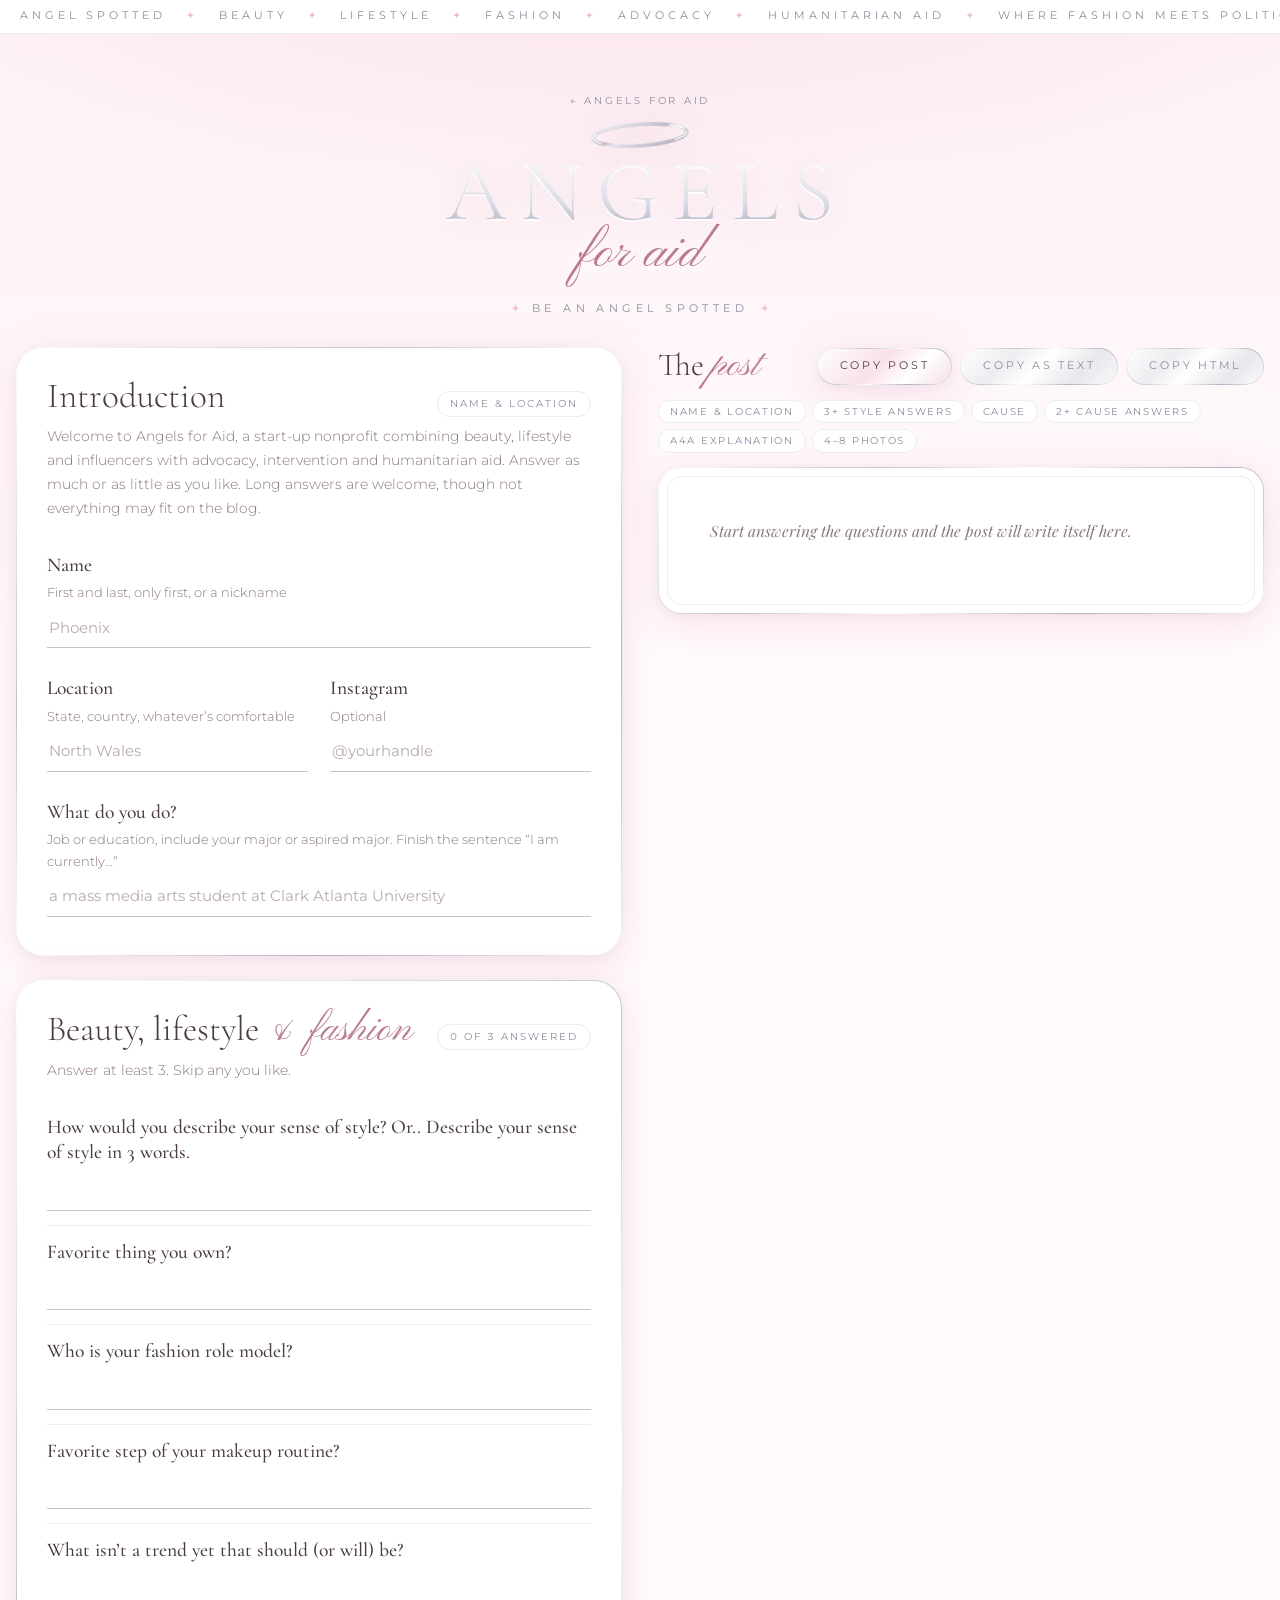
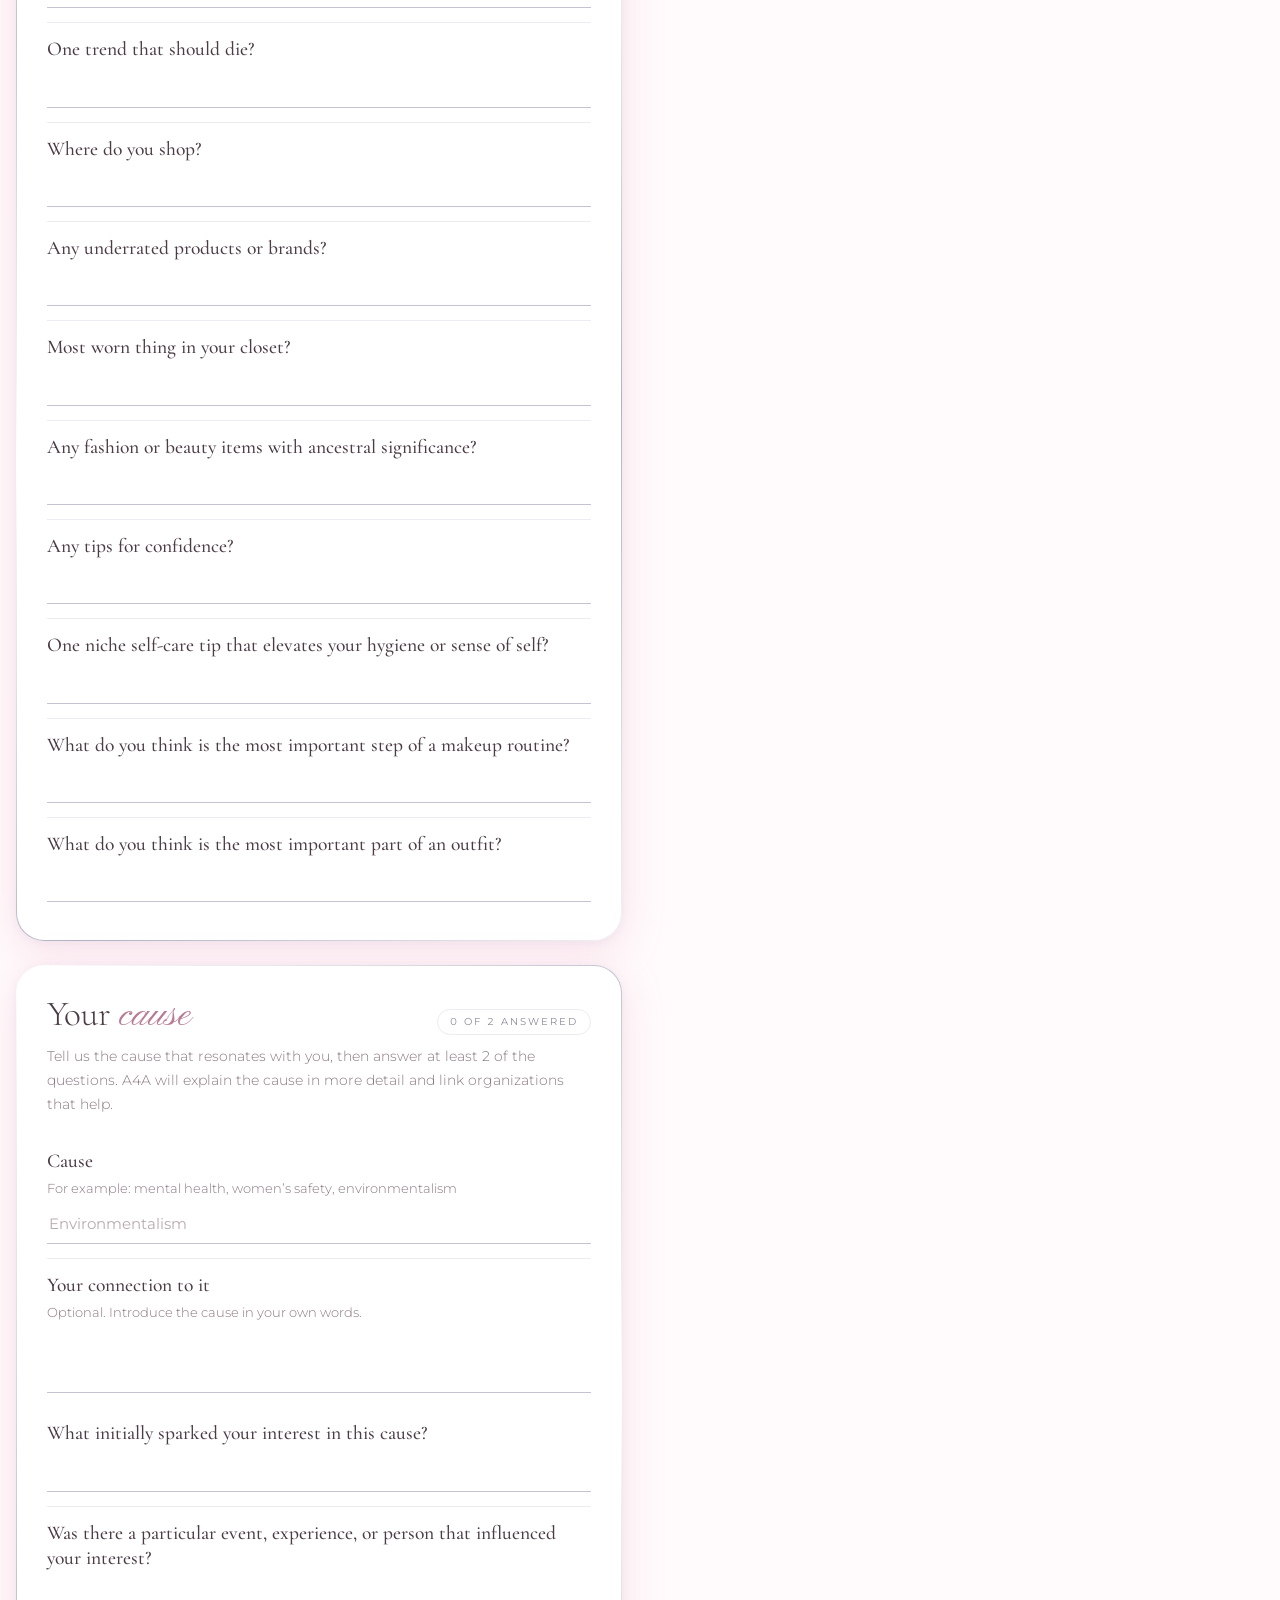
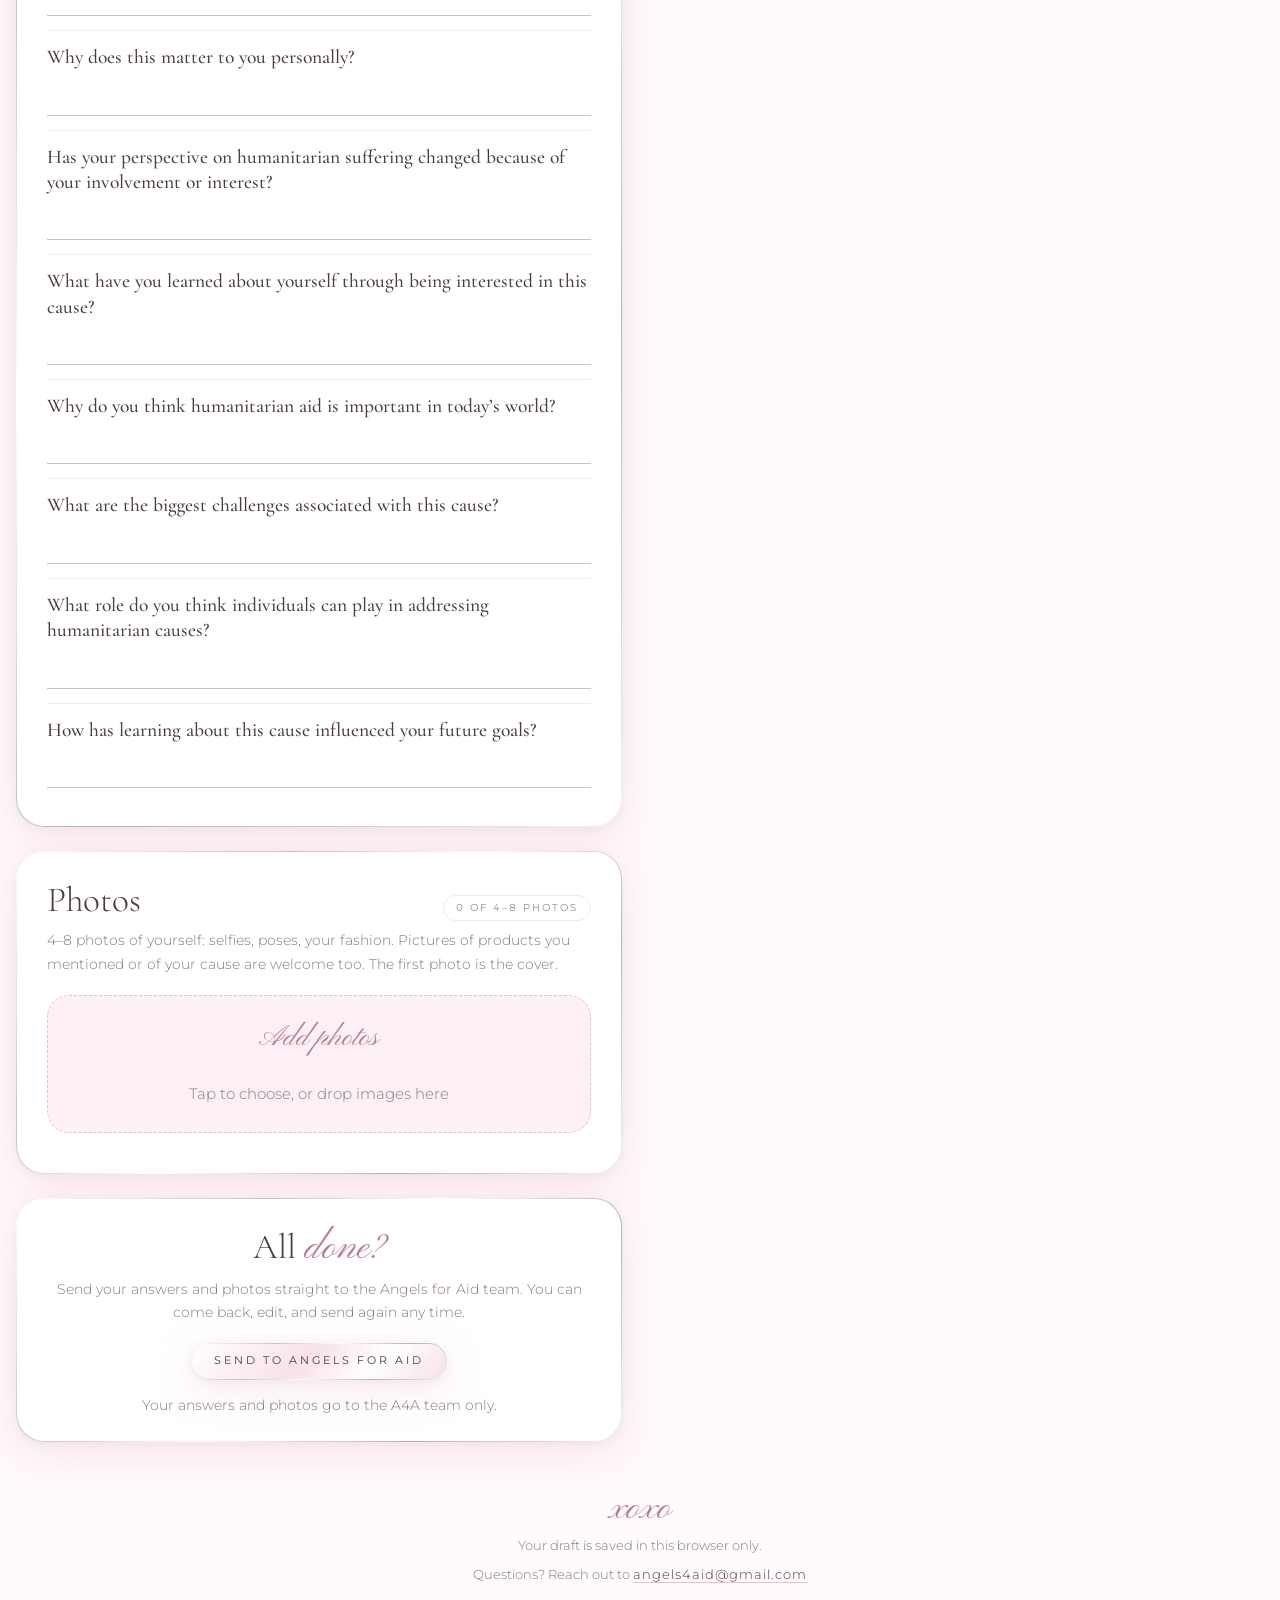
==== spotted.html @ 5ed281ac "Update spotted.html" ====
<!doctype html>
<html lang="en">
<head>
<meta charset="utf-8">
<meta name="viewport" content="width=device-width, initial-scale=1, viewport-fit=cover">
<title>Angel Spotted · Angels for Aid</title>
<meta name="description" content="Be featured on the Angels for Aid blog. Answer a few questions about your style and the cause close to your heart.">
<link rel="icon" href="data:image/svg+xml,<svg xmlns='http://www.w3.org/2000/svg' viewBox='0 0 100 100'><text y='.9em' font-size='90'>🪽</text></svg>">
<link rel="preconnect" href="https://fonts.googleapis.com">
<link rel="preconnect" href="https://fonts.gstatic.com" crossorigin>
<link rel="stylesheet" href="https://fonts.googleapis.com/css2?family=Cormorant+Garamond:ital,wght@0,300;0,400;0,500;1,300;1,400&family=Montserrat:wght@300;400;500&family=Pinyon+Script&family=Playfair+Display:wght@400;600;700&display=swap">
<style>
/* Layout: questions in silver-rimmed pearl cards on the left, the finished blog post on a sheet on the right (stacked with a toggle on phones).
   Palette and type follow the Angels for Aid site: pearl, blush, rose, metallic silver; Cormorant + Pinyon Script + Montserrat.
   The brand is a single light look, so this page commits to it in every viewer theme. */
:root {
  color-scheme: light;
  --white: #ffffff;
  --pearl: #fffafc;
  --blush: #fdf1f5;
  --petal: #f9e1ea;
  --rose: #ecbfcf;
  --rose-deep: #b97b93;
  --silver-light: #ececf2;
  --silver: #c4c4d0;
  --silver-dark: #8c8c9e;
  --ink: #4b3b45;
  --muted: #8a7680;
  --metal: linear-gradient(180deg, #ffffff 0%, #dcdce6 28%, #9d9db0 50%, #eeeef4 62%, #b4b4c4 82%, #e6e6ee 100%);
  --silver-border: linear-gradient(135deg, #ffffff, #c4c4d0 30%, #ffffff 50%, #b2b2c2 75%, #f2f2f6);
  --glow: 0 10px 40px rgba(233, 170, 195, .28), 0 2px 8px rgba(160, 160, 180, .12);

  --display: "Cormorant Garamond", "Cormorant", "Didot", Georgia, serif;
  --script: "Pinyon Script", "Snell Roundhand", "Apple Chancery", cursive;
  --sans: "Montserrat", "Helvetica Neue", system-ui, sans-serif;
  --f-post: "Playfair Display", Georgia, "Times New Roman", serif;
}

* { box-sizing: border-box; }
html, body { margin: 0; }
img { max-width: 100%; }
[hidden] { display: none !important; }
body {
  background:
    radial-gradient(70rem 30rem at 50% -8rem, var(--petal), transparent 70%),
    linear-gradient(180deg, var(--blush), var(--pearl) 40rem) var(--pearl);
  color: var(--ink);
  font: 300 15px/1.7 var(--sans);
  overflow-x: hidden;
  -webkit-font-smoothing: antialiased;
  padding-left: max(16px, env(safe-area-inset-left, 0px));
  padding-right: max(16px, env(safe-area-inset-right, 0px));
  padding-block: 0 64px;
}
::selection { background: var(--petal); color: var(--ink); }
button, input, textarea, select { font: inherit; color: inherit; }
:focus-visible { outline: 2px solid var(--rose); outline-offset: 2px; }
.rim { border: 1px solid transparent; background: linear-gradient(var(--white), var(--white)) padding-box, var(--silver-border) border-box; }

/* ---------- ticker + masthead ---------- */
.hp { position: absolute; left: -9999px; width: 1px; height: 1px; overflow: hidden; }
.home-link { display: inline-block; margin-bottom: 44px; font: 400 .62rem/1 var(--sans); letter-spacing: .28em; text-transform: uppercase; color: var(--silver-dark); text-decoration: none; }
.home-link:hover { color: var(--rose-deep); }
.ticker { margin-left: calc(-1 * max(16px, env(safe-area-inset-left, 0px))); margin-right: calc(-1 * max(16px, env(safe-area-inset-right, 0px))); overflow: hidden; white-space: nowrap; background: var(--white); border-bottom: 1px solid var(--silver-light); color: var(--silver-dark); font: 400 10.5px/1 var(--sans); letter-spacing: .38em; text-transform: uppercase; }
.ticker-track { display: inline-flex; animation: ticker 60s linear infinite; }
.ticker span { padding: 11px 20px; }
.ticker .star { color: var(--rose); padding-inline: 0; }
@keyframes ticker { to { transform: translateX(-50%); } }

.masthead { max-width: 1280px; margin: 0 auto; padding-block: 52px 30px; text-align: center; position: relative; }
.mh { position: relative; display: inline-block; line-height: 1; margin: 0; font-weight: 300; }
.mh-halo { position: absolute; left: 50%; top: -30px; width: 108px; height: 32px; transform: translateX(-50%) rotate(-4deg); filter: drop-shadow(0 0 8px #fff) drop-shadow(0 0 14px rgba(236,191,207,.8)); animation: bob 4.5s ease-in-out infinite; }
@keyframes bob { 50% { transform: translateX(-50%) rotate(-1deg) translateY(-6px); } }
.mh-word { display: block; font: 300 clamp(2.8rem, 9vw, 5.4rem)/1 var(--display); letter-spacing: .16em; padding-left: .16em; text-transform: uppercase; background: var(--metal); background-size: 100% 220%; -webkit-background-clip: text; background-clip: text; color: transparent; animation: sheen 6s ease-in-out infinite; filter: drop-shadow(0 2px 0 rgba(255,255,255,.9)) drop-shadow(0 6px 18px rgba(201,140,165,.35)); }
@keyframes sheen { 50% { background-position: 0 100%; } }
.mh-script { display: block; font: 400 clamp(2rem, 5.5vw, 3.4rem)/1 var(--script); color: var(--rose-deep); margin-top: -.18em; text-shadow: 0 0 20px #fff; }
.label { font: 400 .66rem/1.4 var(--sans); letter-spacing: .42em; text-transform: uppercase; color: var(--silver-dark); margin: 22px 0 0; }
.label::before, .label::after { content: "✦"; color: var(--rose); letter-spacing: 0; margin: 0 12px; }
.head-actions { display: flex; gap: 10px; flex-wrap: wrap; justify-content: center; margin-top: 24px; }

.btn { border: 1px solid transparent; background: linear-gradient(rgba(255,255,255,.7), rgba(255,255,255,.7)) padding-box, var(--silver-border) border-box; color: var(--silver-dark); border-radius: 999px; padding: 12px 22px; font: 400 .66rem/1 var(--sans); letter-spacing: .26em; text-transform: uppercase; cursor: pointer; transition: transform .25s, box-shadow .25s, color .2s; }
.btn:hover { transform: translateY(-1px); color: var(--rose-deep); box-shadow: 0 10px 26px rgba(233,170,195,.4); }
.btn.primary { color: var(--ink); background: linear-gradient(135deg, #fff 0%, var(--petal) 45%, #fff 70%, var(--rose) 130%) padding-box, var(--silver-border) border-box; box-shadow: var(--glow); }
.btn.danger-armed { color: var(--rose-deep); background: linear-gradient(var(--petal), var(--petal)) padding-box, var(--silver-border) border-box; }

.banner { max-width: 1280px; margin: 0 auto 24px; padding: 14px 22px; border-radius: 999px; background: linear-gradient(rgba(255,255,255,.85), rgba(255,255,255,.85)) padding-box, var(--silver-border) border-box; border: 1px solid transparent; box-shadow: var(--glow); font-size: .88rem; display: flex; flex-wrap: wrap; gap: 8px 16px; align-items: center; justify-content: space-between; }
.banner strong { font: 400 1.5rem/1 var(--script); color: var(--rose-deep); margin-right: 4px; }

/* ---------- mobile toggle ---------- */
.viewtoggle { display: none; position: sticky; top: env(safe-area-inset-top, 0px); z-index: 5; margin: 0 auto 18px; max-width: 420px; border-radius: 999px; padding: 4px; box-shadow: var(--glow); }
.viewtoggle button { flex: 1; border: 0; background: transparent; padding: 10px 0; border-radius: 999px; font: 400 .66rem/1 var(--sans); letter-spacing: .26em; text-transform: uppercase; color: var(--silver-dark); cursor: pointer; }
.viewtoggle button[aria-pressed="true"] { background: linear-gradient(135deg, #fff, var(--petal) 50%, var(--rose)); color: var(--ink); }

/* ---------- layout ---------- */
.layout { max-width: 1280px; margin: 0 auto; display: grid; grid-template-columns: minmax(0, 1fr) minmax(0, 1fr); gap: 36px; align-items: start; }
.form-col { display: grid; gap: 24px; min-width: 0; }
.preview-col { position: sticky; top: 20px; min-width: 0; display: grid; gap: 14px; }

/* ---------- form cards ---------- */
.card { border-radius: 28px; padding: 30px 30px 24px; box-shadow: var(--glow); }
.card-head { display: flex; flex-wrap: wrap; gap: 8px 12px; align-items: baseline; justify-content: space-between; margin-bottom: 4px; }
.card h2 { font: 300 2.2rem/1.05 var(--display); margin: 0; text-wrap: balance; }
.card h2 em { font: 400 1.15em/1 var(--script); font-style: normal; color: var(--rose-deep); }
.card .hint { color: var(--muted); font-size: .88rem; margin: 8px 0 18px; max-width: 60ch; }
.team-card { background: linear-gradient(var(--blush), var(--blush)) padding-box, var(--silver-border) border-box; }
.eyebrow { font: 400 .62rem/1 var(--sans); letter-spacing: .38em; text-transform: uppercase; color: var(--rose-deep); }
.eyebrow::before { content: "✦"; color: var(--rose); letter-spacing: 0; margin-right: 10px; }

.chip { font: 400 .62rem/1 var(--sans); letter-spacing: .2em; text-transform: uppercase; padding: 7px 12px; border-radius: 999px; border: 1px solid var(--silver-light); color: var(--silver-dark); background: var(--white); white-space: nowrap; font-variant-numeric: tabular-nums; }
.chip.done { border-color: transparent; background: var(--petal); color: var(--rose-deep); }

.field { display: grid; gap: 4px; padding-block: 14px; }
.field + .field { border-top: 1px solid var(--silver-light); }
.field label, .field .label-t { font: 500 1.22rem/1.3 var(--display); color: var(--ink); }
.field .sub { font-size: .8rem; color: var(--muted); }
.field input[type=text], .field textarea, .field select {
  width: 100%; border: 0; border-bottom: 1px solid var(--silver); background: transparent;
  padding: 8px 2px; border-radius: 0; resize: none; line-height: 1.55; font-weight: 400; transition: border-color .15s;
}
.field ::placeholder { color: #b9aab1; }
.field select { border: 1px solid var(--silver-light); border-radius: 14px; padding: 9px 12px; background: var(--white); }
.field textarea { min-height: 2.6em; overflow: hidden; }
.field input[type=text]:focus, .field textarea:focus { outline: none; border-bottom: 2px solid var(--rose); padding-bottom: 7px; }
.field.answered > label::after { content: "✦"; color: var(--rose); font-size: .7em; margin-left: 8px; vertical-align: middle; }
.row2 { display: grid; grid-template-columns: 1fr 1fr; gap: 0 22px; }
.row2 .field + .field { border-top: 0; }

/* photos */
.drop { display: block; border: 1.5px dashed var(--rose); border-radius: 22px; padding: 26px; text-align: center; color: var(--muted); cursor: pointer; background: var(--blush); transition: background .15s; }
.drop:hover, .drop.over { background: var(--petal); }
.drop strong { display: block; font: 400 1.9rem/1.1 var(--script); color: var(--rose-deep); font-weight: 400; }
.thumbs { display: grid; grid-template-columns: repeat(auto-fill, minmax(100px, 1fr)); gap: 12px; margin-top: 16px; }
.thumb { position: relative; aspect-ratio: 4/5; max-width: 100%; padding: 4px; border-radius: 80px 80px 14px 14px; background: var(--silver-border); box-shadow: var(--glow); }
.thumb img { width: 100%; height: 100%; object-fit: cover; display: block; border-radius: 76px 76px 10px 10px; }
.thumb .tag { position: absolute; left: 50%; bottom: 40px; transform: translateX(-50%); font: 400 .56rem/1 var(--sans); letter-spacing: .24em; text-transform: uppercase; background: var(--white); color: var(--rose-deep); padding: 5px 9px; border-radius: 999px; }
.thumb .ctrls { position: absolute; inset: auto 8px 8px 8px; display: flex; gap: 4px; justify-content: space-between; }
.thumb .ctrls button { border: 0; background: var(--white); color: var(--ink); border-radius: 999px; width: 28px; height: 28px; cursor: pointer; font-size: .95rem; line-height: 1; }

/* ---------- preview ---------- */
.preview-bar { display: flex; flex-wrap: wrap; gap: 10px; align-items: center; justify-content: space-between; }
.preview-bar h2 { font: 300 2rem/1 var(--display); margin: 0; }
.preview-bar h2 em { font: 400 1.2em/1 var(--script); font-style: normal; color: var(--rose-deep); }
.copy-row { display: flex; flex-wrap: wrap; gap: 8px; }
.checklist { display: flex; flex-wrap: wrap; gap: 6px; margin: 0; padding: 0; list-style: none; }
.checklist li { font: 400 .6rem/1 var(--sans); letter-spacing: .18em; text-transform: uppercase; padding: 6px 11px; border-radius: 999px; border: 1px solid var(--silver-light); background: var(--white); color: var(--silver-dark); }
.checklist li.ok { border-color: transparent; background: var(--petal); color: var(--rose-deep); }
.checklist li.ok::before { content: "✦ "; }

.sheet { border-radius: 24px; box-shadow: var(--glow), inset 0 0 0 8px #fff, inset 0 0 0 9px var(--silver-light); padding: clamp(26px, 4vw, 52px); max-height: calc(100vh - 180px); overflow-y: auto; }

/* the post itself — matches the A4A blog style */
.post { font-family: var(--f-post); color: var(--ink); font-size: 15.5px; line-height: 1.6; max-width: 62ch; margin: 0 auto; }
.post h1 { font-size: clamp(1.45rem, 2.6vw, 1.9rem); line-height: 1.3; font-weight: 700; margin: 0 0 22px; text-wrap: balance; }
.post p { margin: 0 0 18px; }
.post .qa { margin: 0 0 20px; }
.post .qa h3 { font-size: 1em; font-weight: 700; margin: 0 0 2px; }
.post .qa p { margin: 0; }
.post h2 { font-size: 1.08em; font-weight: 700; margin: 34px 0 14px; }
.post h4 { font-size: 1em; font-weight: 700; margin: 0 0 6px; }
.post .explain { font-weight: 700; }
.post a { color: var(--rose-deep); }
.post .photos { display: grid; grid-template-columns: repeat(2, minmax(0,1fr)); gap: 10px; margin: 26px 0; }
.post .photos img { width: 100%; aspect-ratio: 4/5; object-fit: cover; border-radius: 4px; display: block; }
.post .cover { margin: 4px 0 26px; }
.post .cover img { width: 100%; max-height: 520px; object-fit: cover; border-radius: 4px; display: block; }
.post ul { padding-left: 1.2em; margin: 0 0 18px; }
.post .empty { color: var(--muted); font-style: italic; }

.toast { position: fixed; left: 50%; bottom: calc(24px + env(safe-area-inset-bottom, 0px)); transform: translate(-50%, 20px); opacity: 0; background: var(--white); color: var(--ink); border: 1px solid var(--rose); box-shadow: var(--glow); padding: 11px 22px; border-radius: 999px; font-size: .85rem; transition: opacity .2s, transform .2s; pointer-events: none; z-index: 20; max-width: calc(100% - 32px); text-align: center; }
.toast.show { opacity: 1; transform: translate(-50%, 0); }

.codebox { width: 100%; min-height: 160px; font: 12px/1.4 ui-monospace, Menlo, monospace; border: 1px solid var(--silver-light); border-radius: 14px; padding: 10px; background: var(--white); }

footer.note { max-width: 1280px; margin: 48px auto 0; text-align: center; display: grid; gap: 6px; justify-items: center; }
footer.note .xoxo { font: 400 2.4rem/1 var(--script); color: var(--rose-deep); }
footer.note p { margin: 0; color: var(--muted); font-size: .82rem; }
footer.note .addr { user-select: all; color: var(--ink); border-bottom: 1px solid var(--rose); letter-spacing: .08em; }


/* ---------- send + inbox ---------- */
.send-card { text-align: center; }
.send-card .card-head { justify-content: center; }
.send-card .hint { margin-inline: auto; }
.send-status { font-size: .85rem; color: var(--muted); margin: 14px auto 0; max-width: 52ch; }
.send-status.ok { color: var(--rose-deep); }
.btn:disabled { opacity: .5; cursor: default; transform: none; box-shadow: none; }
.btn .count { display: inline-block; min-width: 1.7em; margin-left: 8px; padding: 3px 6px; border-radius: 999px; background: var(--rose-deep); color: var(--white); letter-spacing: 0; font-variant-numeric: tabular-nums; }

.inbox { max-width: 1080px; margin: 0 auto; }
.inbox-head { display: flex; flex-wrap: wrap; gap: 12px 20px; align-items: end; justify-content: space-between; margin-bottom: 22px; }
.inbox-head h2 { font: 300 clamp(2.4rem, 5vw, 3.4rem)/1 var(--display); margin: 0; }
.inbox-head h2 em { font: 400 1.15em/1 var(--script); font-style: normal; color: var(--rose-deep); }
.filters { display: flex; gap: 6px; flex-wrap: wrap; }
.filters button { border: 1px solid var(--silver-light); background: var(--white); color: var(--silver-dark); border-radius: 999px; padding: 8px 14px; font: 400 .62rem/1 var(--sans); letter-spacing: .22em; text-transform: uppercase; cursor: pointer; }
.filters button[aria-pressed="true"] { background: var(--petal); border-color: transparent; color: var(--rose-deep); }
.subs { display: grid; grid-template-columns: repeat(auto-fill, minmax(min(100%, 300px), 1fr)); gap: 20px; }
.sub-card { border-radius: 26px; padding: 18px 20px 18px; box-shadow: var(--glow); display: grid; grid-template-columns: 64px minmax(0,1fr); gap: 6px 16px; align-items: start; }
.sub-pic { grid-row: span 2; width: 64px; height: 80px; border-radius: 40px 40px 10px 10px; object-fit: cover; background: radial-gradient(circle at 50% 30%, #fff, var(--petal) 70%); display: grid; place-items: center; font: 300 1.6rem/1 var(--display); color: var(--rose-deep); }
.sub-name { font: 400 1.6rem/1.1 var(--display); margin: 0; overflow-wrap: anywhere; }
.sub-meta { font-size: .8rem; color: var(--muted); margin: 2px 0 0; overflow-wrap: anywhere; }
.sub-stats { grid-column: 2; display: flex; flex-wrap: wrap; gap: 6px; align-items: center; }
.sub-actions { grid-column: 1 / -1; display: flex; flex-wrap: wrap; gap: 8px; margin-top: 10px; padding-top: 12px; border-top: 1px solid var(--silver-light); }
.sub-actions .btn { padding: 10px 14px; font-size: .58rem; }
.chip.new { background: var(--rose-deep); color: var(--white); border-color: transparent; }
.empty-inbox { text-align: center; padding: 56px 24px; border-radius: 28px; box-shadow: var(--glow); }
.empty-inbox .script { font: 400 2.6rem/1 var(--script); color: var(--rose-deep); margin: 0 0 8px; }
.empty-inbox p { margin: 0 auto; max-width: 46ch; color: var(--muted); }

@media (max-width: 900px) {
  .layout { grid-template-columns: minmax(0,1fr); }
  .viewtoggle { display: flex; }
  .preview-col { position: static; }
  .sheet { max-height: none; }
  .layout[data-view="form"] .preview-col { display: none; }
  .layout[data-view="post"] .form-col { display: none; }
}
@media (max-width: 520px) {
  .row2 { grid-template-columns: 1fr; }
  .row2 .field + .field { border-top: 1px solid var(--silver-light); }
  .card { padding: 24px 20px 18px; border-radius: 24px; }
  .masthead { padding-block: 44px 22px; }
  .mh-word { letter-spacing: .1em; padding-left: .1em; }
  .banner { border-radius: 24px; }
}
@media (prefers-reduced-motion: reduce) { *, *::before, *::after { animation: none !important; transition: none !important; } }
</style>
</head>
<body>


<svg width="0" height="0" style="position:absolute" aria-hidden="true">
  <defs>
    <linearGradient id="silver" x1="0" y1="0" x2="1" y2="1">
      <stop offset="0" stop-color="#f4f4f8"/><stop offset=".45" stop-color="#b9b9c8"/><stop offset=".55" stop-color="#e8e8ef"/><stop offset="1" stop-color="#a3a3b5"/>
    </linearGradient>
    <symbol id="halo" viewBox="0 0 100 30">
      <ellipse cx="50" cy="15" rx="44" ry="10" fill="none" stroke="url(#silver)" stroke-width="3.5"/>
      <ellipse cx="50" cy="15" rx="44" ry="10" fill="none" stroke="#fff" stroke-width="1.2" stroke-dasharray="14 70" stroke-linecap="round"/>
    </symbol>
  </defs>
</svg>

<div class="ticker" aria-hidden="true"><div class="ticker-track" id="ticker"></div></div>

<header class="masthead">
  <a class="home-link" href="./">← Angels for Aid</a><br>
  <h1 class="mh">
    <svg class="mh-halo"><use href="#halo"/></svg>
    <span class="mh-word">Angels</span>
    <span class="mh-script">for aid</span>
  </h1>
  <p class="label">Be an Angel Spotted</p>
  <div class="head-actions team-only" hidden>
    <button class="btn" id="btn-example" type="button">Load example</button>
    <button class="btn" id="btn-clear" type="button">Clear form</button>
  </div>
</header>

<div class="banner" id="example-banner" hidden>
  <span><strong>This is an example.</strong> Phoenix’s answers are filled in so you can see how the post comes together. Clear the form to add your own.</span>
  <button class="btn" id="btn-clear-2" type="button">Start my own</button>
</div>

<div class="viewtoggle rim" role="group" aria-label="View">
  <button type="button" id="v-form" aria-pressed="true">Questions</button>
  <button type="button" id="v-post" aria-pressed="false">Post preview</button>
</div>

<main class="layout" id="layout" data-view="form">
  <form class="form-col" id="form" autocomplete="off">

    <section class="card rim">
      <div class="card-head"><h2>Introduction</h2><span class="chip" id="chip-intro">0 / 2</span></div>
      <p class="hint">Welcome to Angels for Aid, a start-up nonprofit combining beauty, lifestyle and influencers with advocacy, intervention and humanitarian aid. Answer as much or as little as you like. Long answers are welcome, though not everything may fit on the blog.</p>
      <div class="field"><label for="name">Name</label><span class="sub">First and last, only first, or a nickname</span><input type="text" id="name" data-key="name" placeholder="Phoenix"></div>
      <div class="row2">
        <div class="field"><label for="location">Location</label><span class="sub">State, country, whatever’s comfortable</span><input type="text" id="location" data-key="location" placeholder="North Wales"></div>
        <div class="field"><label for="instagram">Instagram</label><span class="sub">Optional</span><input type="text" id="instagram" data-key="instagram" placeholder="@yourhandle"></div>
      </div>
      <div class="field"><label for="occupation">What do you do?</label><span class="sub">Job or education, include your major or aspired major. Finish the sentence “I am currently…”</span><input type="text" id="occupation" data-key="occupation" placeholder="a mass media arts student at Clark Atlanta University"></div>
    </section>

    <section class="card rim">
      <div class="card-head"><h2>Beauty, lifestyle <em>&amp; fashion</em></h2><span class="chip" id="chip-beauty">0 / 3</span></div>
      <p class="hint">Answer at least 3. Skip any you like.</p>
      <div id="beauty-qs"></div>
    </section>

    <section class="card rim">
      <div class="card-head"><h2>Your <em>cause</em></h2><span class="chip" id="chip-cause">0 / 2</span></div>
      <p class="hint">Tell us the cause that resonates with you, then answer at least 2 of the questions. A4A will explain the cause in more detail and link organizations that help.</p>
      <div class="field"><label for="cause">Cause</label><span class="sub">For example: mental health, women’s safety, environmentalism</span><input type="text" id="cause" data-key="cause" placeholder="Environmentalism"></div>
      <div class="field"><label for="connection">Your connection to it</label><span class="sub">Optional. Introduce the cause in your own words.</span><textarea id="connection" data-key="connection" rows="2"></textarea></div>
      <div id="cause-qs"></div>
    </section>

    <section class="card rim">
      <div class="card-head"><h2>Photos</h2><span class="chip" id="chip-photos">0 / 4–8</span></div>
      <p class="hint">4–8 photos of yourself: selfies, poses, your fashion. Pictures of products you mentioned or of your cause are welcome too. The first photo is the cover.</p>
      <label class="drop" id="drop" for="file"><strong>Add photos</strong><br>Tap to choose, or drop images here</label>
      <input type="file" id="file" accept="image/*" multiple hidden>
      <div class="thumbs" id="thumbs"></div>
    </section>

    <section class="card rim send-card" id="send-card">
      <div class="card-head"><h2>All <em>done?</em></h2></div>
      <p class="hint">Send your answers and photos straight to the Angels for Aid team. You can come back, edit, and send again any time.</p>
      <label class="hp" aria-hidden="true">Leave this empty <input type="text" id="website" tabindex="-1" autocomplete="off"></label>
      <button class="btn primary" type="button" id="btn-send">Send to Angels for Aid</button>
      <p class="send-status" id="send-status">Your answers and photos go to the A4A team only.</p>
    </section>

    <section class="card rim team-card team-only" hidden>
      <span class="eyebrow">For the A4A team</span>
      <div class="card-head"><h2>Load a <em>submission</em></h2></div>
      <p class="hint">In the Google Sheet, copy the cell in the “Submission code” column for one angel and paste it here. Their answers and photos load into the form.</p>
      <div class="field"><label for="paste">Submission code</label><textarea id="paste" rows="2" placeholder='{"answers":…}'></textarea></div>
      <button class="btn primary" type="button" id="btn-load">Load answers</button>
    </section>

    <section class="card rim team-card team-only" hidden>
      <span class="eyebrow">For the A4A team</span>
      <div class="card-head"><h2>Finishing <em>touches</em></h2></div>
      <p class="hint">Angels can skip this part.</p>
      <div class="field">
        <label for="headline">Headline quote</label>
        <span class="sub">Picked from the answers. Choose another or write your own.</span>
        <select id="headline" data-key="headline"></select>
        <input type="text" id="headlineCustom" data-key="headlineCustom" placeholder="Write a custom headline quote" hidden>
      </div>
      <div class="field"><label for="adjective">Describe this angel in one word</label><span class="sub">Used in “Introducing Nala, an insightful angel…”</span><input type="text" id="adjective" data-key="adjective" placeholder="insightful"></div>
      <div class="field"><label for="intro">Angel Spotted intro</label><span class="sub">Written for you from the introduction. Edit it here if you want different wording.</span><textarea id="intro" data-key="intro" rows="2"></textarea></div>
      <div class="field">
        <label for="explainPreset">A4A’s explanation of the cause</label>
        <span class="sub">Start from a saved description or write a new one.</span>
        <select id="explainPreset"><option value="">Use a saved description…</option></select>
        <textarea id="explain" data-key="explain" rows="3"></textarea>
      </div>
      <div class="field"><label for="orgs">Organizations that aid the cause</label><span class="sub">One per line: Name, then a link. Example: Mind, https://www.mind.org.uk</span><textarea id="orgs" data-key="orgs" rows="2"></textarea></div>
    </section>
  </form>

  <aside class="preview-col" aria-label="Post preview">
    <div class="preview-bar">
      <h2>The <em>post</em></h2>
      <div class="copy-row">
        <button class="btn primary" type="button" id="copy-rich">Copy post</button>
        <button class="btn" type="button" id="copy-text">Copy as text</button>
        <button class="btn" type="button" id="copy-html">Copy HTML</button>
      </div>
    </div>
    <ul class="checklist" id="checklist"></ul>
    <div class="sheet rim"><article class="post" id="post"></article></div>
    <textarea class="codebox" id="codebox" readonly hidden aria-label="Post HTML"></textarea>
  </aside>
</main>

<footer class="note"><span class="xoxo">xoxo</span><p>Your draft is saved in this browser only.</p><p>Questions? Reach out to <span class="addr">angels4aid@gmail.com</span></p></footer>
<div class="toast" id="toast" role="status" aria-live="polite"></div>

<script>
const BEAUTY = [
  "How would you describe your sense of style? Or.. Describe your sense of style in 3 words.",
  "Favorite thing you own?",
  "Who is your fashion role model?",
  "Favorite step of your makeup routine?",
  "What isn’t a trend yet that should (or will) be?",
  "One trend that should die?",
  "Where do you shop?",
  "Any underrated products or brands?",
  "Most worn thing in your closet?",
  "Any fashion or beauty items with ancestral significance?",
  "Any tips for confidence?",
  "One niche self-care tip that elevates your hygiene or sense of self?",
  "What do you think is the most important step of a makeup routine?",
  "What do you think is the most important part of an outfit?"
];
const CAUSE = [
  "What initially sparked your interest in this cause?",
  "Was there a particular event, experience, or person that influenced your interest?",
  "Why does this matter to you personally?",
  "Has your perspective on humanitarian suffering changed because of your involvement or interest?",
  "What have you learned about yourself through being interested in this cause?",
  "Why do you think humanitarian aid is important in today’s world?",
  "What are the biggest challenges associated with this cause?",
  "What role do you think individuals can play in addressing humanitarian causes?",
  "How has learning about this cause influenced your future goals?"
];
const PRESETS = {
  "Environmentalism and eco-conscious travel": "Environmentalism and environmentally conscious travel focus on protecting the planet through sustainable choices. By reducing waste, supporting local communities, and choosing eco-friendly transportation, we can explore the world responsibly while preserving its natural beauty for future generations.",
  "Environmental protection": "Environmental protection is the practice of preserving natural resources and reducing damage to the environment. It includes reducing pollution, protecting forests and wildlife, conserving water and energy, and addressing climate change. Governments, organizations, and individuals can help through renewable energy, recycling, conservation programs, and environmental laws. Overall, environmental protection aims to create a healthier planet and ensure that natural resources remain available for future generations.",
  "Mental health": "Mental health is an important humanitarian concern because everyone deserves access to emotional support and proper care. Stress, trauma, discrimination, and lack of resources can affect a person's well-being and quality of life. Raising awareness and improving access to mental health services helps people feel supported, understood, and valued.",
  "Human rights": "Human rights advocacy is a humanitarian concern focused on protecting the basic rights and freedoms of every person. It involves speaking out against discrimination, injustice, and abuse while promoting equality, dignity, and fair treatment for all.",
  "Women’s safety": "Violence against women is a major humanitarian issue that affects millions of women and girls worldwide. It includes domestic abuse, sexual violence, human trafficking, forced marriage, and gender-based discrimination. These violations threaten basic human rights, limit access to education and economic opportunities, and cause lasting physical and psychological harm. Addressing this issue requires stronger legal protections, access to support services, public education, and international cooperation to ensure women and girls can live safely and with dignity.",
  "Feminism": "Feminism is a social, political, and intellectual movement that advocates for gender equality and equal rights for all people, regardless of gender. It seeks to eliminate discrimination, sexism, and gender-based violence in society. Feminism addresses inequalities in areas such as education, employment, politics, healthcare, and the legal system. It also challenges traditional gender roles and expectations that limit people's freedom and opportunities.",
  "Child health": "Child safety and wellbeing is a major humanitarian concern because every child deserves to grow up in a safe, healthy, and supportive environment. Violence, neglect, poverty, and lack of access to education and healthcare threaten children's rights and development. Protecting children ensures they have the opportunity to live healthy, secure, and fulfilling lives."
};
const EXAMPLE = {
  name: "Phoenix", location: "North Wales", occupation: "", instagram: "", adjective: "educated",
  cause: "Environmentalism", connection: "",
  b0: "My sense of style is one of variety, I love to experiment with makeup and colours focusing on what I can find in my local charity shop! I find that dressing up and wearing my makeup really motivates me for the day!",
  b1: "Probably my camera, I bring it everywhere! It’s just a little canon camera which is good enough and helps me to capture those moments which mean the most.",
  b2: "My fashion role model is definitely Helena Bonham Carter!",
  b3: "My eyeliner I love a swirl and a dot it makes me feel so whimsy!",
  b5: "Very controversial but I think leggings need to go!",
  b6: "I shop in charity shops! Typically picking up items from the M&S collection second hand as they are the loveliest material.",
  b10: "My tips for confidence would ultimately be to stop caring about what everyone else thinks! It doesn’t matter if you get a weird look on the street or if someone thinks you look strange, be yourself and be confident in who you are!",
  c0: "I have held an interest in the cause for the longest time, I don’t want to watch the world die and would love to be a part of the change!",
  c1: "My interest in changing how things are was David Attenborough’s more recent documentary about life on our planet! This documentary really stuck with me because of the sadness he conveyed in the cinematography and vocabulary he used to show his devastation about the way the world is going.",
  c5: "Humanitarian aid is becoming increasingly important as the climate crisis continues to threaten the lives of thousands. Those who feel they can’t speak often have the most important stories to say.",
  c6: "The biggest challenges with this cause are, blind sightedness about the reality of what’s happening, unwillingness to work towards a shared cause, uncaring nature for the wildlife and people who cannot speak for themselves and the thousands who don’t want to listen to the truth about the crises",
  explain: PRESETS["Environmental protection"],
  orgs: "WWF, https://www.worldwildlife.org\nSurfers Against Sewage, https://www.sas.org.uk",
  headline: "auto", __example: true
};

const $ = s => document.querySelector(s);
const STORE = "a4a-post-draft-v1";
let state = {};
let photos = []; // {src}
let introTouched = false;

/* ---------- build question fields ---------- */
function makeField(key, label) {
  const d = document.createElement("div");
  d.className = "field";
  d.innerHTML = `<label for="${key}"></label><textarea id="${key}" data-key="${key}" rows="1"></textarea>`;
  d.querySelector("label").textContent = label;
  return d;
}
BEAUTY.forEach((q, i) => $("#beauty-qs").appendChild(makeField("b" + i, q)));
CAUSE.forEach((q, i) => $("#cause-qs").appendChild(makeField("c" + i, q)));
Object.keys(PRESETS).forEach(k => { const o = document.createElement("option"); o.value = k; o.textContent = k; $("#explainPreset").appendChild(o); });

/* ---------- helpers ---------- */
const esc = s => String(s).replace(/[&<>"]/g, c => ({ "&": "&amp;", "<": "&lt;", ">": "&gt;", '"': "&quot;" }[c]));
const val = k => (state[k] || "").trim();
const firstName = () => (val("name").split(/\s+/)[0] || "Angel");
const possessive = n => n + (/s$/i.test(n) ? "’" : "’s");
function quote(s) {
  s = s.trim().replace(/^["“”']+|["“”']+$/g, "").trim();
  return s ? "“" + s + "”" : "";
}
function autoGrow(t) { t.style.height = "auto"; t.style.height = t.scrollHeight + 2 + "px"; }
function article(word) { return /^[aeiou]/i.test(word) ? "an" : "a"; }

function autoIntro() {
  const name = val("name"), first = firstName(), loc = val("location"), occ = val("occupation"), adj = val("adjective");
  if (!name) return "";
  const desc = adj ? `${article(adj)} ${adj} angel` : "an angel";
  let s = `Introducing ${name}, ${desc}${loc ? " located in " + loc : ""}.`;
  if (occ) s += ` ${first} is currently ${occ.replace(/^(i am|i'm|currently)\s+/i, "").replace(/\.$/, "")}.`;
  return s;
}

function answered(prefix, n) { let c = 0; for (let i = 0; i < n; i++) if (val(prefix + i)) c++; return c; }

/* ---------- headline candidates ---------- */
function candidates() {
  const sources = [];
  for (let i = 0; i < CAUSE.length; i++) sources.push({ t: val("c" + i), w: 3 });
  sources.push({ t: val("connection"), w: 3 });
  for (let i = 0; i < BEAUTY.length; i++) sources.push({ t: val("b" + i), w: 1 });
  const out = [], seen = new Set();
  sources.forEach(({ t, w }) => {
    (t.match(/[^.!?]+[.!?]*["”]?/g) || []).forEach(raw => {
      const s = raw.trim().replace(/^["“”]+|["“”]+$/g, "").trim();
      const words = s.split(/\s+/).length;
      if (words < 6 || words > 40 || seen.has(s)) return;
      seen.add(s);
      let score = w;
      if (words >= 9 && words <= 26) score += 2;
      if (/\b(i want|i believe|deserve|world|everyone|no one|every|matters|free|need)\b/i.test(s)) score += 2;
      if (/!/.test(s) && s === s.toUpperCase()) score += 1;
      out.push({ s, score });
    });
  });
  return out.sort((a, b) => b.score - a.score).slice(0, 14).map(o => o.s);
}
function refreshHeadlineOptions() {
  const sel = $("#headline"), cur = state.headline || "auto";
  const list = candidates();
  sel.innerHTML = "";
  const add = (v, t) => { const o = document.createElement("option"); o.value = v; o.textContent = t; sel.appendChild(o); };
  add("auto", list.length ? "Auto: " + trim(list[0], 70) : "Auto (answer a few questions first)");
  list.forEach(s => add(s, trim(s, 90)));
  add("custom", "Write my own…");
  sel.value = [...sel.options].some(o => o.value === cur) ? cur : "auto";
  $("#headlineCustom").hidden = sel.value !== "custom";
}
const trim = (s, n) => s.length > n ? s.slice(0, n - 1) + "…" : s;
function headline() {
  const h = state.headline || "auto";
  if (h === "custom") return val("headlineCustom");
  if (h === "auto") return candidates()[0] || "";
  return h;
}

function parseOrgs() {
  return val("orgs").split("\n").map(l => l.trim()).filter(Boolean).map(l => {
    const m = l.match(/(https?:\/\/\S+|www\.\S+)/i);
    const url = m ? (m[1].startsWith("http") ? m[1] : "https://" + m[1]) : "";
    const name = (m ? l.replace(m[1], "") : l).replace(/[\s,–—\-:|]+$/, "").trim() || url;
    return { name, url };
  });
}
function igHandle() { const h = val("instagram").replace(/^@+/, "").replace(/^https?:\/\/(www\.)?instagram\.com\//i, "").replace(/\/.*$/, ""); return h; }

/* ---------- post builder ---------- */
function buildPost(withPhotos = true) {
  const first = firstName(), h = headline(), intro = val("intro") || autoIntro();
  const qa = (q, a) => `<div class="qa"><h3>${esc(q)}</h3><p>${esc(quote(a))}</p></div>`;
  let html = "";
  if (h) html += `<h1>${esc(quote(h))}</h1>`;
  if (intro) html += `<p><strong>Angel Spotted:</strong> ${esc(intro)}</p>`;
  if (withPhotos && photos[0]) html += `<figure class="cover" style="margin:0 0 24px"><img src="${photos[0].src}" alt="${esc(first)}" style="max-width:100%"></figure>`;
  BEAUTY.forEach((q, i) => { if (val("b" + i)) html += qa(q, val("b" + i)); });
  const rest = photos.slice(1);
  if (withPhotos && rest.length) html += `<div class="photos">${rest.map(p => `<img src="${p.src}" alt="${esc(first)}" style="max-width:100%">`).join("")}</div>`;
  if (val("cause")) html += `<h2>${esc(possessive(first))} Cause: ${esc(val("cause"))}</h2>`;
  if (val("explain")) html += `<h4>A4A’s explanation:</h4><p class="explain"><strong>${esc(val("explain"))}</strong></p>`;
  if (val("connection")) html += `<h4>${esc(possessive(first))} Connection:</h4><p>${esc(quote(val("connection")))}</p>`;
  CAUSE.forEach((q, i) => { if (val("c" + i)) html += qa(q, val("c" + i)); });
  const orgs = parseOrgs();
  if (orgs.length) html += `<h4>Organizations that aid this cause:</h4><ul>${orgs.map(o => `<li>${o.url ? `<a href="${esc(o.url)}">${esc(o.name)}</a>` : esc(o.name)}</li>`).join("")}</ul>`;
  const ig = igHandle();
  if (ig) html += `<p>Find ${esc(first)} on Instagram at <a href="https://www.instagram.com/${esc(ig)}">@${esc(ig)}</a></p>`;
  return html;
}
function buildText() {
  const first = firstName(), h = headline(), intro = val("intro") || autoIntro(), L = [];
  if (h) L.push(quote(h), "");
  if (intro) L.push("Angel Spotted: " + intro, "");
  BEAUTY.forEach((q, i) => { if (val("b" + i)) L.push(q, quote(val("b" + i)), ""); });
  if (val("cause")) L.push(`${possessive(first)} Cause: ${val("cause")}`, "");
  if (val("explain")) L.push("A4A’s explanation:", val("explain"), "");
  if (val("connection")) L.push(`${possessive(first)} Connection:`, quote(val("connection")), "");
  CAUSE.forEach((q, i) => { if (val("c" + i)) L.push(q, quote(val("c" + i)), ""); });
  const orgs = parseOrgs();
  if (orgs.length) { L.push("Organizations that aid this cause:"); orgs.forEach(o => L.push("• " + o.name + (o.url && o.url !== o.name ? " – " + o.url : ""))); L.push(""); }
  if (igHandle()) L.push(`Find ${first} on Instagram at @${igHandle()}`);
  return L.join("\n").trim();
}

/* ---------- render ---------- */
function render() {
  const nIntro = ["name", "location"].filter(val).length;
  const nB = answered("b", BEAUTY.length), nC = answered("c", CAUSE.length), nP = photos.length;
  const chip = (id, text, done) => { const c = $(id); c.textContent = text; c.classList.toggle("done", done); };
  chip("#chip-intro", nIntro >= 2 ? "Done ✓" : "Name & location", nIntro >= 2);
  chip("#chip-beauty", nB >= 3 ? `${nB} answered ✓` : `${nB} of 3 answered`, nB >= 3);
  chip("#chip-cause", nC >= 2 ? `${nC} answered ✓` : `${nC} of 2 answered`, nC >= 2 && !!val("cause"));
  chip("#chip-photos", `${nP} of 4–8 photos`, nP >= 4 && nP <= 8);

  document.querySelectorAll("[data-key]").forEach(el => {
    const f = el.closest(".field"); if (f && el.tagName !== "SELECT") f.classList.toggle("answered", !!val(el.dataset.key));
  });

  const intro = $("#intro");
  if (!introTouched) { intro.value = autoIntro(); }
  autoGrow(intro);

  const checks = [
    ["Name & location", nIntro >= 2], ["3+ style answers", nB >= 3], ["Cause", !!val("cause")],
    ["2+ cause answers", nC >= 2], ["A4A explanation", !!val("explain")], ["4–8 photos", nP >= 4 && nP <= 8]
  ];
  $("#checklist").innerHTML = checks.map(([t, ok]) => `<li class="${ok ? "ok" : ""}">${t}</li>`).join("");

  const html = buildPost(true);
  $("#post").innerHTML = html || `<p class="empty">Start answering the questions and the post will write itself here.</p>`;
  $("#example-banner").hidden = !state.__example;
}

/* ---------- state ---------- */
function save() {
  try { localStorage.setItem(STORE, JSON.stringify({ state, introTouched, photos })); }
  catch (e) { try { localStorage.setItem(STORE, JSON.stringify({ state, introTouched, photos: [] })); } catch (_) {} }
}
function applyState(s, touched = false, ph = []) {
  state = { ...s }; introTouched = touched; photos = ph;
  document.querySelectorAll("[data-key]").forEach(el => {
    if (el.id === "headline") return;
    el.value = state[el.dataset.key] || "";
    if (el.tagName === "TEXTAREA") autoGrow(el);
  });
  if (touched) $("#intro").value = state.intro || "";
  refreshHeadlineOptions();
  renderThumbs(); render();
}

let hlTimer;
$("#form").addEventListener("input", e => {
  const el = e.target, k = el.dataset && el.dataset.key;
  if (!k) return;
  state[k] = el.value;
  if (state.__example) delete state.__example;
  if (k === "intro") { introTouched = el.value.trim() !== "" && el.value !== autoIntro(); if (!introTouched) state.intro = ""; }
  if (el.tagName === "TEXTAREA") autoGrow(el);
  if (k === "headline") $("#headlineCustom").hidden = el.value !== "custom";
  if (/^[bc]\d|connection$/.test(k)) { clearTimeout(hlTimer); hlTimer = setTimeout(refreshHeadlineOptions, 400); }
  render(); save();
});
$("#headline").addEventListener("change", e => { state.headline = e.target.value; $("#headlineCustom").hidden = e.target.value !== "custom"; render(); save(); });
$("#explainPreset").addEventListener("change", e => {
  const k = e.target.value; if (!k) return;
  state.explain = PRESETS[k]; $("#explain").value = PRESETS[k]; autoGrow($("#explain"));
  if (!val("cause")) { state.cause = k; $("#cause").value = k; }
  e.target.value = ""; render(); save();
});
$("#form").addEventListener("submit", e => e.preventDefault());

/* ---------- photos ---------- */
function shrink(file) {
  return new Promise((res, rej) => {
    const r = new FileReader();
    r.onerror = rej;
    r.onload = () => {
      const img = new Image();
      img.onerror = rej;
      img.onload = () => {
        const max = 1400, k = Math.min(1, max / Math.max(img.width, img.height));
        const c = document.createElement("canvas");
        c.width = Math.round(img.width * k); c.height = Math.round(img.height * k);
        c.getContext("2d").drawImage(img, 0, 0, c.width, c.height);
        res(c.toDataURL("image/jpeg", .85));
      };
      img.src = r.result;
    };
    r.readAsDataURL(file);
  });
}
async function addFiles(files) {
  const list = [...files].filter(f => f.type.startsWith("image/"));
  if (!list.length) return;
  const room = 8 - photos.length;
  if (room <= 0) { toast("8 photos is the most a post can hold. Remove one to add another."); return; }
  for (const f of list.slice(0, room)) { try { photos.push({ src: await shrink(f) }); } catch (_) { toast("One image couldn’t be read. Try a JPG or PNG."); } }
  if (list.length > room) toast(`Added ${room}. A post holds up to 8 photos.`);
  renderThumbs(); render(); save();
}
function renderThumbs() {
  const t = $("#thumbs"); t.innerHTML = "";
  photos.forEach((p, i) => {
    const d = document.createElement("div"); d.className = "thumb";
    d.innerHTML = `<img src="${p.src}" alt="Photo ${i + 1}">${i === 0 ? '<span class="tag">Cover</span>' : ""}
      <div class="ctrls"><button type="button" data-act="left" aria-label="Move earlier" ${i === 0 ? "hidden" : ""}>‹</button><button type="button" data-act="del" aria-label="Remove photo">×</button></div>`;
    d.querySelector('[data-act="del"]').onclick = () => { photos.splice(i, 1); renderThumbs(); render(); save(); };
    d.querySelector('[data-act="left"]').onclick = () => { [photos[i - 1], photos[i]] = [photos[i], photos[i - 1]]; renderThumbs(); render(); save(); };
    t.appendChild(d);
  });
}
$("#file").addEventListener("change", e => { addFiles(e.target.files); e.target.value = ""; });
const drop = $("#drop");
["dragenter", "dragover"].forEach(ev => drop.addEventListener(ev, e => { e.preventDefault(); drop.classList.add("over"); }));
["dragleave", "drop"].forEach(ev => drop.addEventListener(ev, e => { e.preventDefault(); drop.classList.remove("over"); }));
drop.addEventListener("drop", e => addFiles(e.dataTransfer.files));

/* ---------- copy ---------- */
let toastTimer;
function toast(msg) { const t = $("#toast"); t.textContent = msg; t.classList.add("show"); clearTimeout(toastTimer); toastTimer = setTimeout(() => t.classList.remove("show"), 2600); }
function selectPost() { const r = document.createRange(); r.selectNodeContents($("#post")); const s = getSelection(); s.removeAllRanges(); s.addRange(r); }
$("#copy-rich").addEventListener("click", () => {
  const html = buildPost(true), text = buildText();
  const fallback = () => { selectPost(); let ok = false; try { ok = document.execCommand("copy"); } catch (_) {} toast(ok ? "Post copied. Paste it into your blog editor." : "The post is selected. Press Ctrl+C (or ⌘C) to copy."); };
  try {
    if (window.ClipboardItem && navigator.clipboard && navigator.clipboard.write) {
      navigator.clipboard.write([new ClipboardItem({ "text/html": new Blob([html], { type: "text/html" }), "text/plain": new Blob([text], { type: "text/plain" }) })])
        .then(() => toast("Post copied with formatting. Paste it into your blog editor."), fallback);
    } else fallback();
  } catch (_) { fallback(); }
});
function copyPlain(str, okMsg) {
  const box = $("#codebox");
  const fallback = () => { box.hidden = false; box.value = str; box.focus(); box.select(); toast("Selected below. Press Ctrl+C (or ⌘C) to copy."); };
  try { navigator.clipboard.writeText(str).then(() => { box.hidden = true; toast(okMsg); }, fallback); } catch (_) { fallback(); }
}
$("#copy-text").addEventListener("click", () => copyPlain(buildText(), "Text copied. Add the photos in your blog editor."));
$("#copy-html").addEventListener("click", () => copyPlain(buildPost(true), "HTML copied, photos included."));

/* ---------- clear / example ---------- */
let armed = null;
function armClear(btn) {
  if (armed === btn) { armed = null; btn.classList.remove("danger-armed"); btn.textContent = btn.dataset.label; newAngel(); save(); toast("Form cleared. Ready for a new angel."); return; }
  if (state.__example) { newAngel(); save(); toast("Ready for a new angel."); return; }
  armed = btn; btn.dataset.label = btn.textContent; btn.textContent = "Tap again to clear"; btn.classList.add("danger-armed");
  setTimeout(() => { if (armed === btn) { armed = null; btn.classList.remove("danger-armed"); btn.textContent = btn.dataset.label; } }, 3500);
}
$("#btn-clear").addEventListener("click", e => armClear(e.currentTarget));
$("#btn-clear-2").addEventListener("click", e => armClear(e.currentTarget));
$("#btn-example").addEventListener("click", () => { if (isTeam) closeEditing(); applyState(EXAMPLE); save(); });

/* ---------- mobile view toggle ---------- */
function setView(v) { $("#layout").dataset.view = v; $("#v-form").setAttribute("aria-pressed", v === "form"); $("#v-post").setAttribute("aria-pressed", v === "post"); window.scrollTo({ top: 0 }); }
$("#v-form").onclick = () => setView("form");
$("#v-post").onclick = () => setView("post");

/* ---------- ticker ---------- */
(function () {
  const words = ["Angel Spotted", "Beauty", "Lifestyle", "Fashion", "Advocacy", "Humanitarian aid", "Where fashion meets politics"];
  const one = words.map(w => `<span>${w}</span><span class="star">✦</span>`).join("");
  $("#ticker").innerHTML = one + one + one + one;
})();

/* ---------- sending (Google Sheet via Apps Script) ---------- */
// Paste your Apps Script web app URL here (see SPOTTED-SETUP.md).
const SCRIPT_URL = "https://script.google.com/macros/s/AKfycbxDR-v-VXSyPZR9BWDp2C-wh-QGW8HgdxYXMfH8_Lfb98-KWpmaFXy_kpKu7OfNFFyH/exec";

const isTeam = location.hash === "#team";
document.querySelectorAll(".team-only").forEach(el => { el.hidden = !isTeam; });
let sending = false;
function setSendStatus(msg, ok = false) { const el = $("#send-status"); el.textContent = msg; el.classList.toggle("ok", ok); }
function cleanAnswers() { const a = { ...state }; delete a.__example; delete a.headline; delete a.headlineCustom; if (!introTouched) delete a.intro; return a; }

async function send() {
  if (sending) return;
  if (state.__example) { toast("This is the example. Clear the form and add your own answers first."); return; }
  if (!val("name")) { toast("Add your name first so we know who you are."); $("#name").focus(); return; }
  if ($("#website").value) return;
  if (!/^https:\/\/script\.google\.com\//.test(SCRIPT_URL)) { setSendStatus("Sending isn’t switched on yet. Please email your answers to angels4aid@gmail.com for now."); return; }
  sending = true; const btn = $("#btn-send"); btn.disabled = true; btn.textContent = "Sending…";
  setSendStatus(photos.length ? "Sending your answers and photos. This can take a little while…" : "Sending…");
  const fields = { "Name": val("name"), "Location": val("location"), "Occupation": val("occupation"), "Instagram": val("instagram") ? "@" + igHandle() : "", "Cause": val("cause"), "Connection to the cause": val("connection") };
  BEAUTY.forEach((q, i) => { fields[q] = val("b" + i); });
  CAUSE.forEach((q, i) => { fields[q] = val("c" + i); });
  const payload = {
    fields, post: buildText(),
    answers: cleanAnswers(),
    photos: photos.filter(p => p.src.startsWith("data:")).map(p => p.src.split(",")[1])
  };
  try {
    const res = await fetch(SCRIPT_URL, { method: "POST", headers: { "Content-Type": "text/plain;charset=utf-8" }, body: JSON.stringify(payload) });
    const out = await res.json().catch(() => ({}));
    if (!res.ok || out.ok === false) throw new Error(out.error || "status " + res.status);
    setSendStatus("Sent! Thank you for helping out with our cause. Xoxo, Angels for Aid", true);
    toast("Sent! Thank you, angel.");
    btn.textContent = "Sent ✓";
    try { localStorage.removeItem(STORE); } catch (_) {}
  } catch (e) {
    btn.textContent = "Send to Angels for Aid"; btn.disabled = false;
    setSendStatus("That didn’t send. Your answers are still here, so try again in a moment, or email them to angels4aid@gmail.com.");
  } finally { sending = false; if (btn.textContent === "Sent ✓") setTimeout(() => { btn.textContent = "Send again"; btn.disabled = false; }, 4000); }
}
$("#btn-send").addEventListener("click", send);

$("#btn-load").addEventListener("click", () => {
  let d;
  try { d = JSON.parse($("#paste").value.trim()); } catch (_) { toast("That isn’t a full submission code. Copy the whole cell and try again."); return; }
  const a = d.answers || {};
  applyState({ headline: "auto", ...a }, !!a.intro, (d.photos || []).map(src => ({ src })));
  $("#paste").value = ""; save(); window.scrollTo({ top: 0 });
  toast("Loaded " + possessive(a.name || "the angel") + " answers.");
});

function closeEditing() {}
function newAngel() { applyState({ headline: "auto" }); }

/* ---------- boot ---------- */
(function boot() {
  let saved = null;
  try { saved = JSON.parse(localStorage.getItem(STORE) || "null"); } catch (_) {}
  if (saved && saved.state) applyState(saved.state, !!saved.introTouched, saved.photos || []);
  else applyState(isTeam ? EXAMPLE : { headline: "auto" });
})();
</script>

</body>
</html>
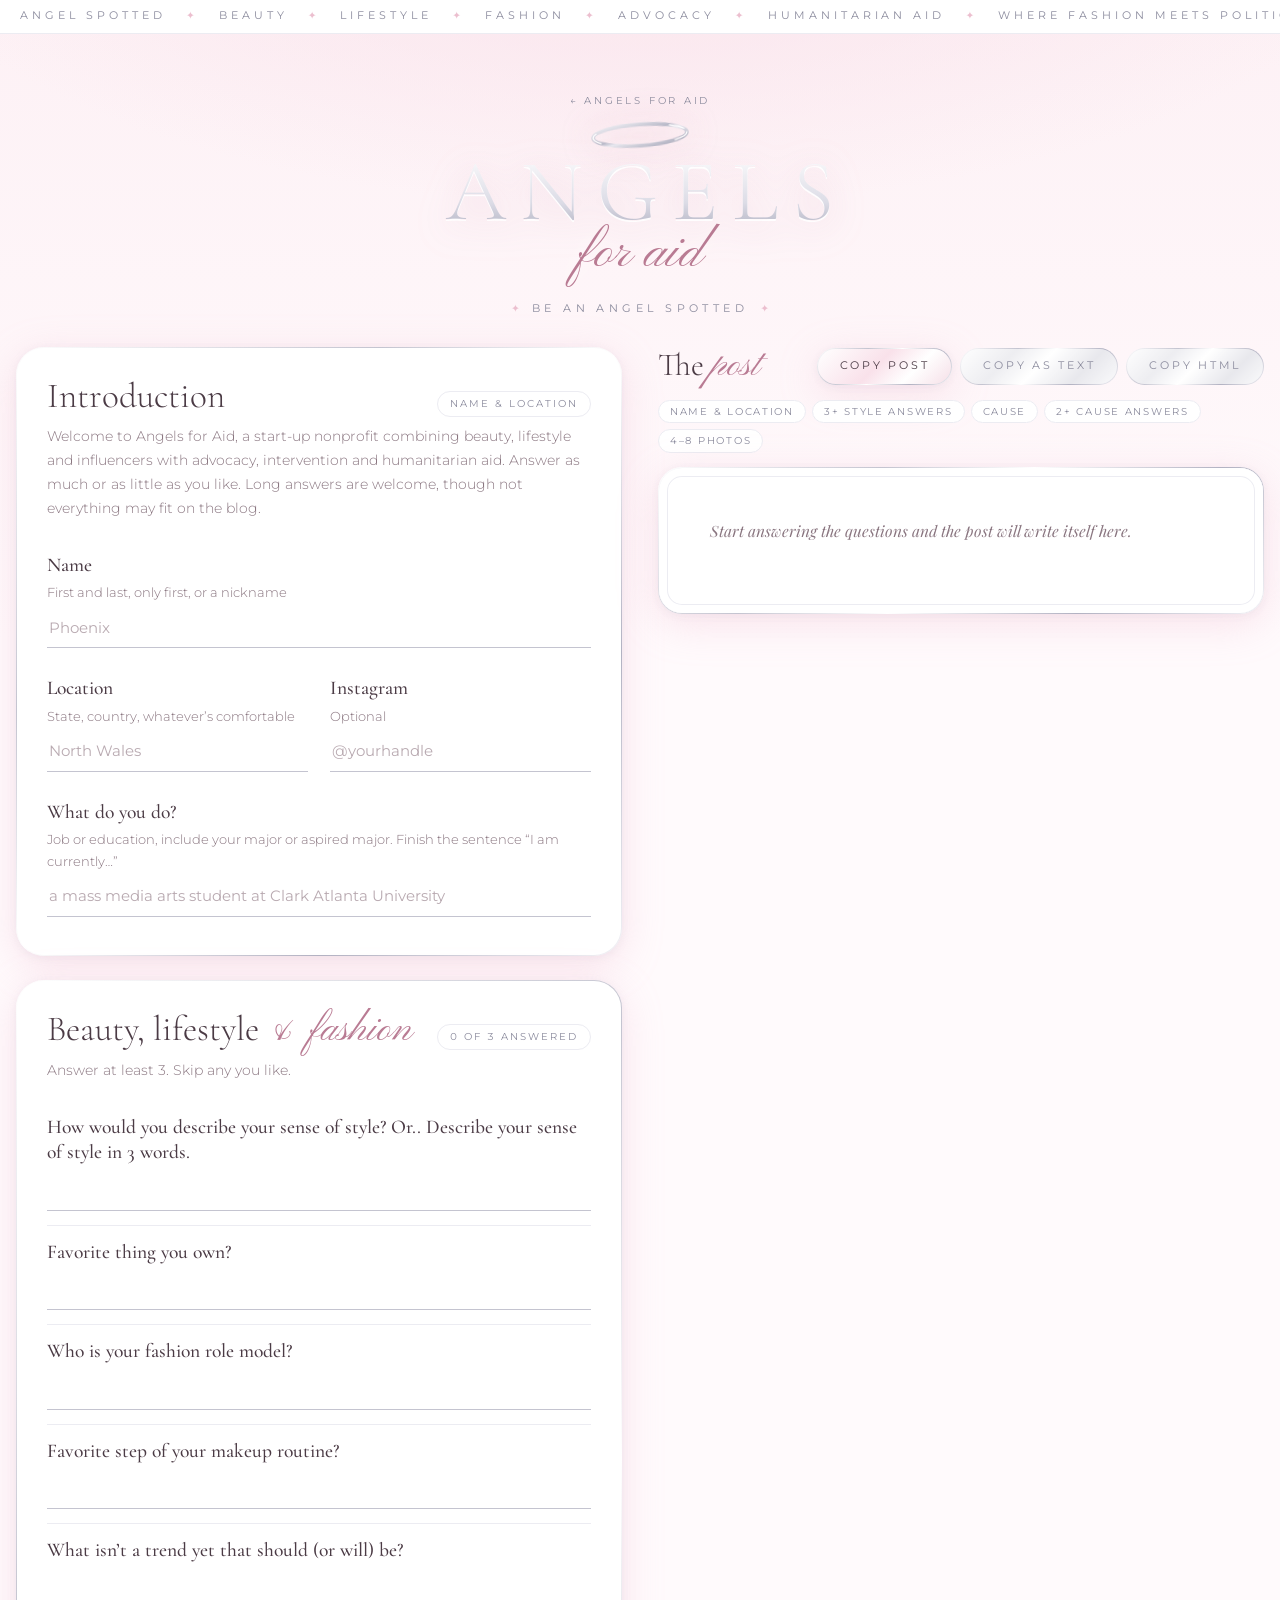
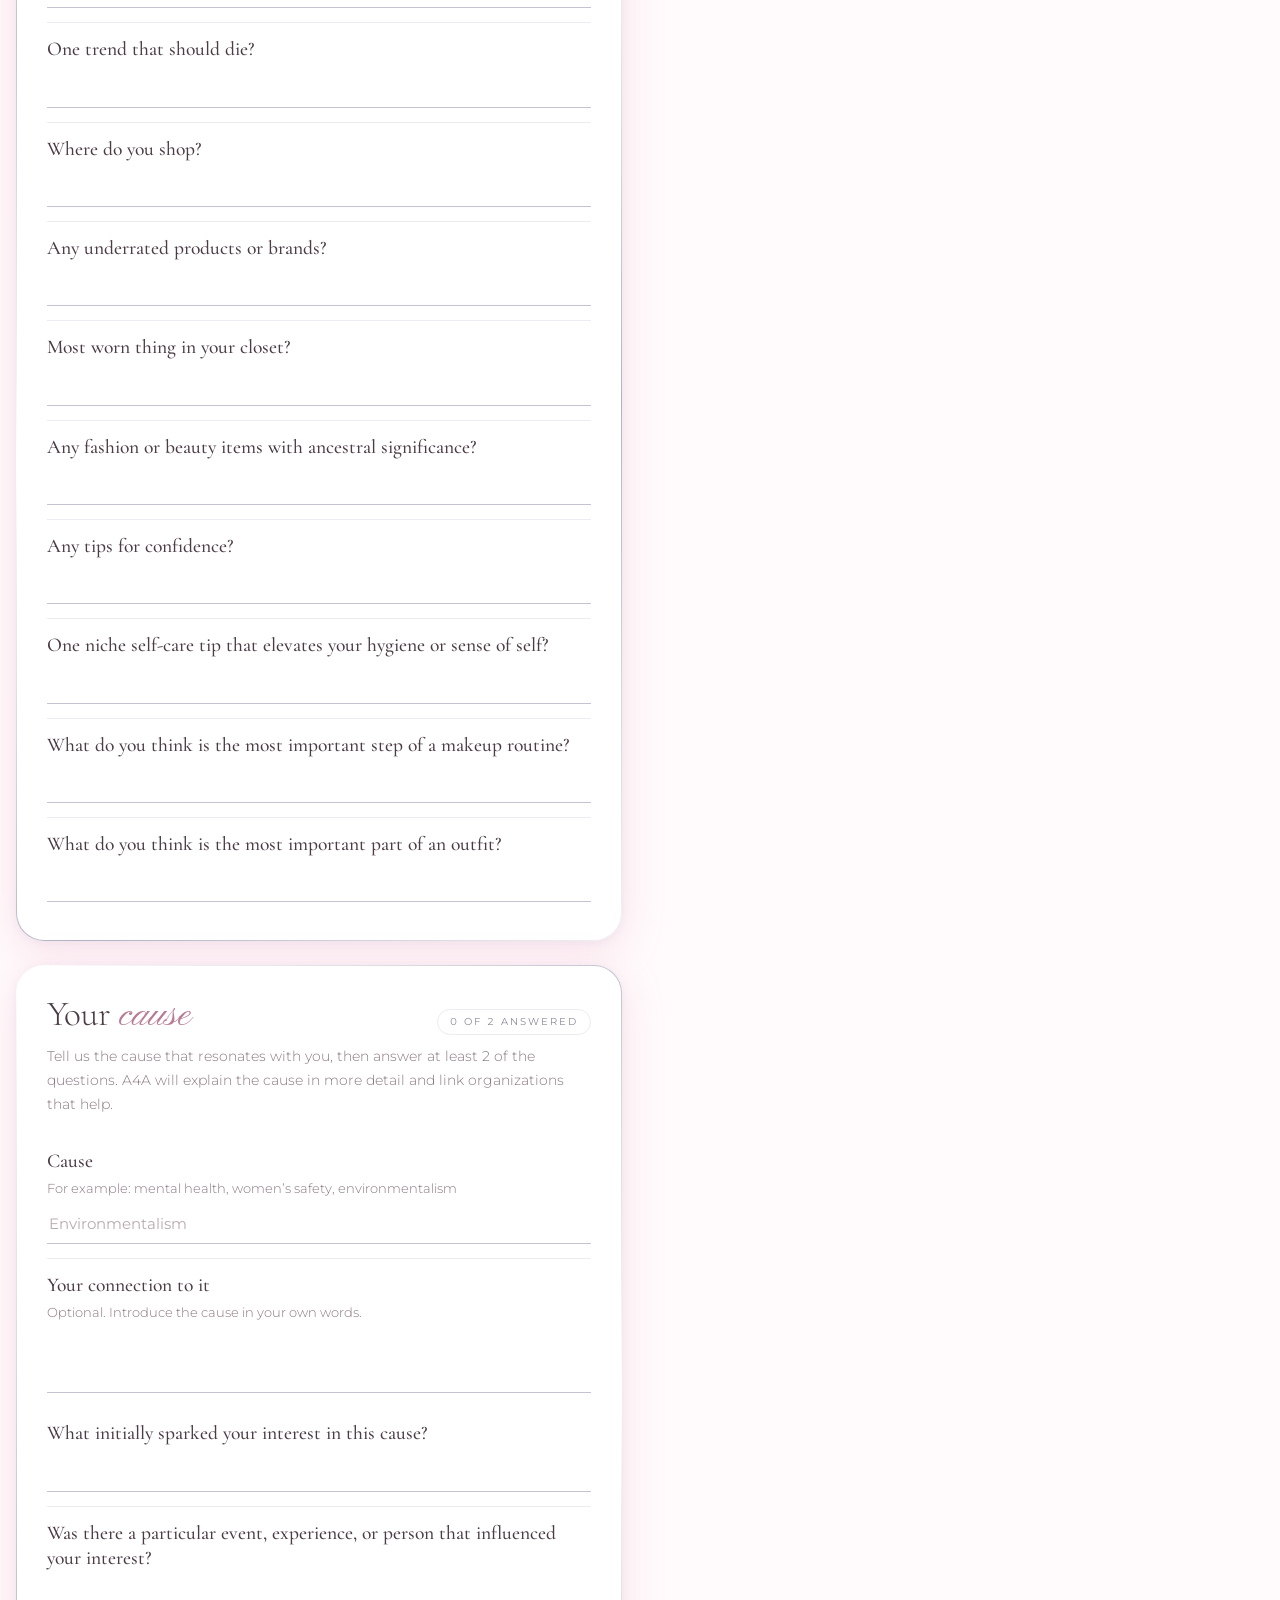
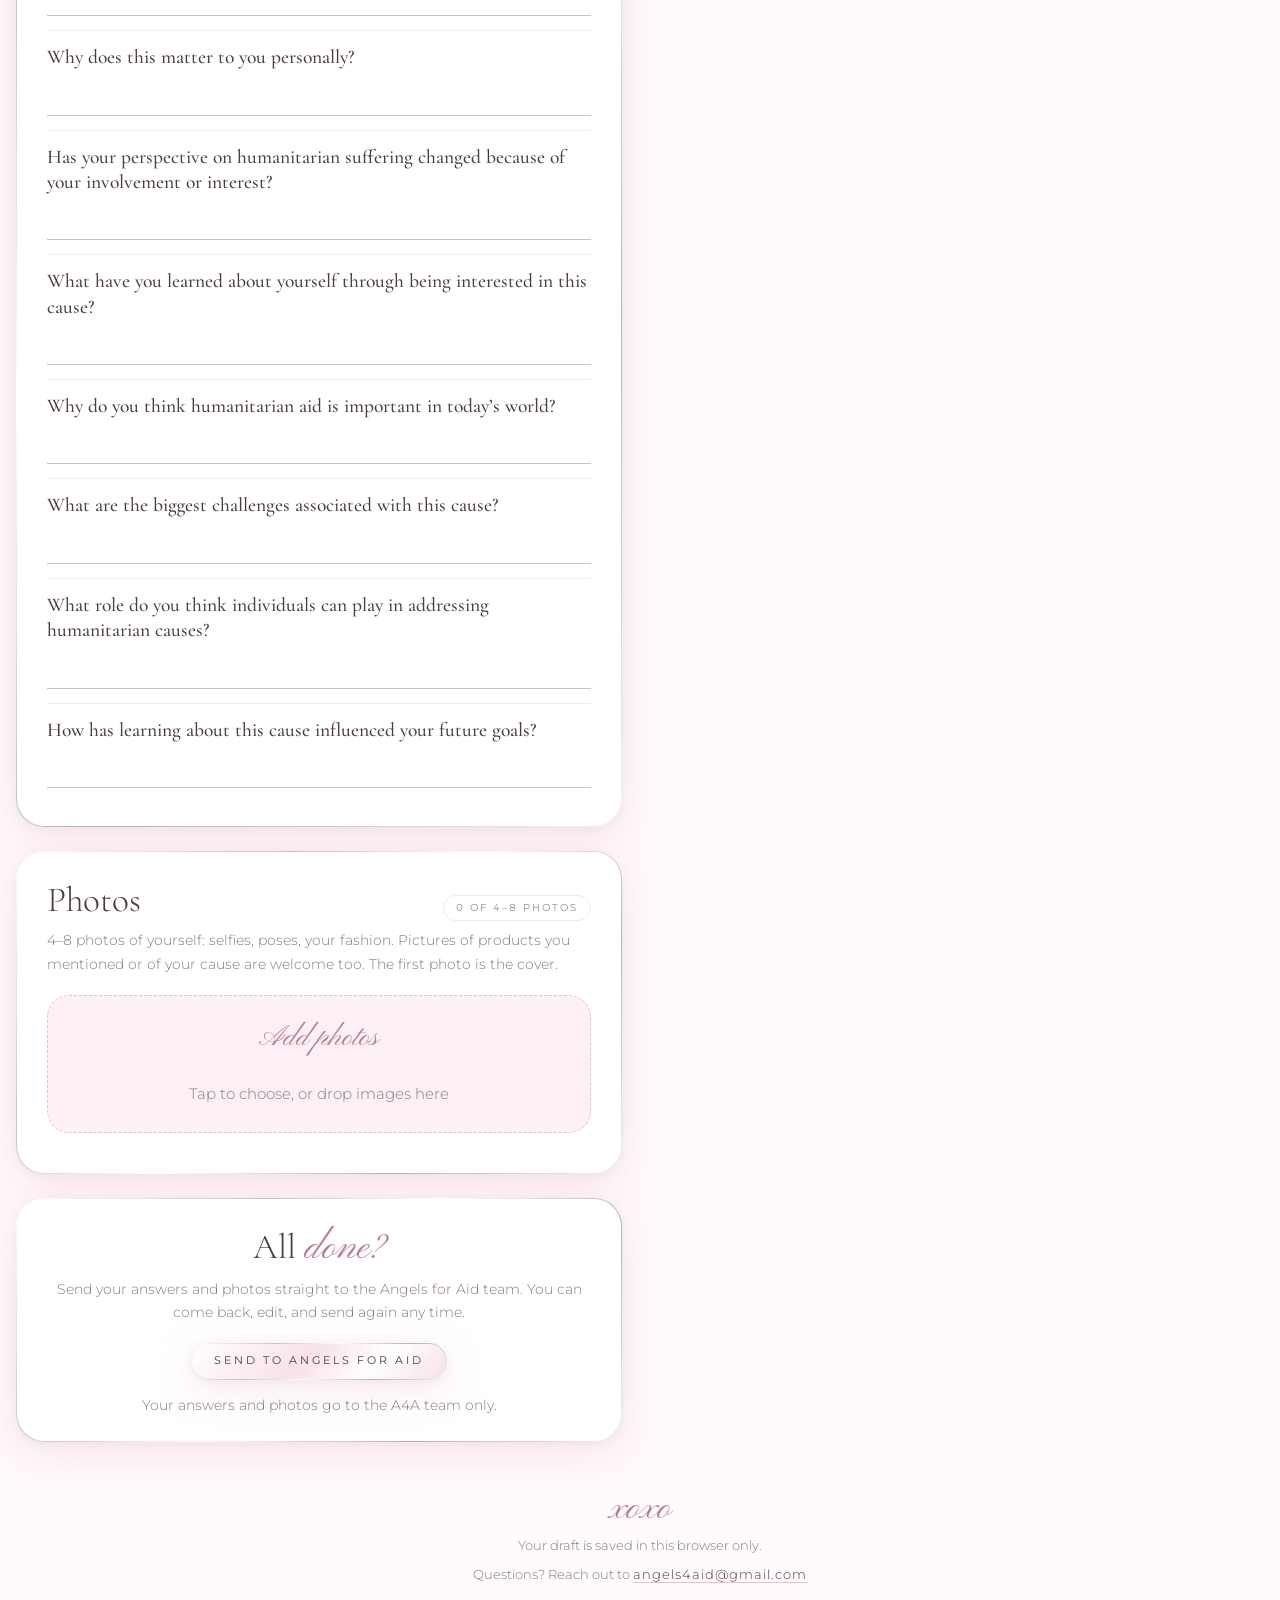
==== commit 3fc2655a: "Update spotted.html" ====
--- a/spotted.html
+++ b/spotted.html
@@ -562,8 +562,9 @@
 
   const checks = [
     ["Name & location", nIntro >= 2], ["3+ style answers", nB >= 3], ["Cause", !!val("cause")],
-    ["2+ cause answers", nC >= 2], ["A4A explanation", !!val("explain")], ["4–8 photos", nP >= 4 && nP <= 8]
+    ["2+ cause answers", nC >= 2], ["4–8 photos", nP >= 4 && nP <= 8]
   ];
+  if (location.hash === "#team") checks.splice(4, 0, ["A4A explanation", !!val("explain")]);
   $("#checklist").innerHTML = checks.map(([t, ok]) => `<li class="${ok ? "ok" : ""}">${t}</li>`).join("");
 
   const html = buildPost(true);
@@ -703,9 +704,10 @@
 
 /* ---------- sending (Google Sheet via Apps Script) ---------- */
 // Paste your Apps Script web app URL here (see SPOTTED-SETUP.md).
-const SCRIPT_URL = "https://script.google.com/macros/s/AKfycbxDR-v-VXSyPZR9BWDp2C-wh-QGW8HgdxYXMfH8_Lfb98-KWpmaFXy_kpKu7OfNFFyH/exec";
+const SCRIPT_URL = "https://script.google.com/macros/s/AKfycbxpA627L3qHD-O8Ecc5AEK1d5-4fpznE5xQYisaFa6BQhFITybyWlOP8-ZtIEG7oC7N/exec";
 
 const isTeam = location.hash === "#team";
+window.addEventListener("hashchange", () => location.reload());
 document.querySelectorAll(".team-only").forEach(el => { el.hidden = !isTeam; });
 let sending = false;
 function setSendStatus(msg, ok = false) { const el = $("#send-status"); el.textContent = msg; el.classList.toggle("ok", ok); }
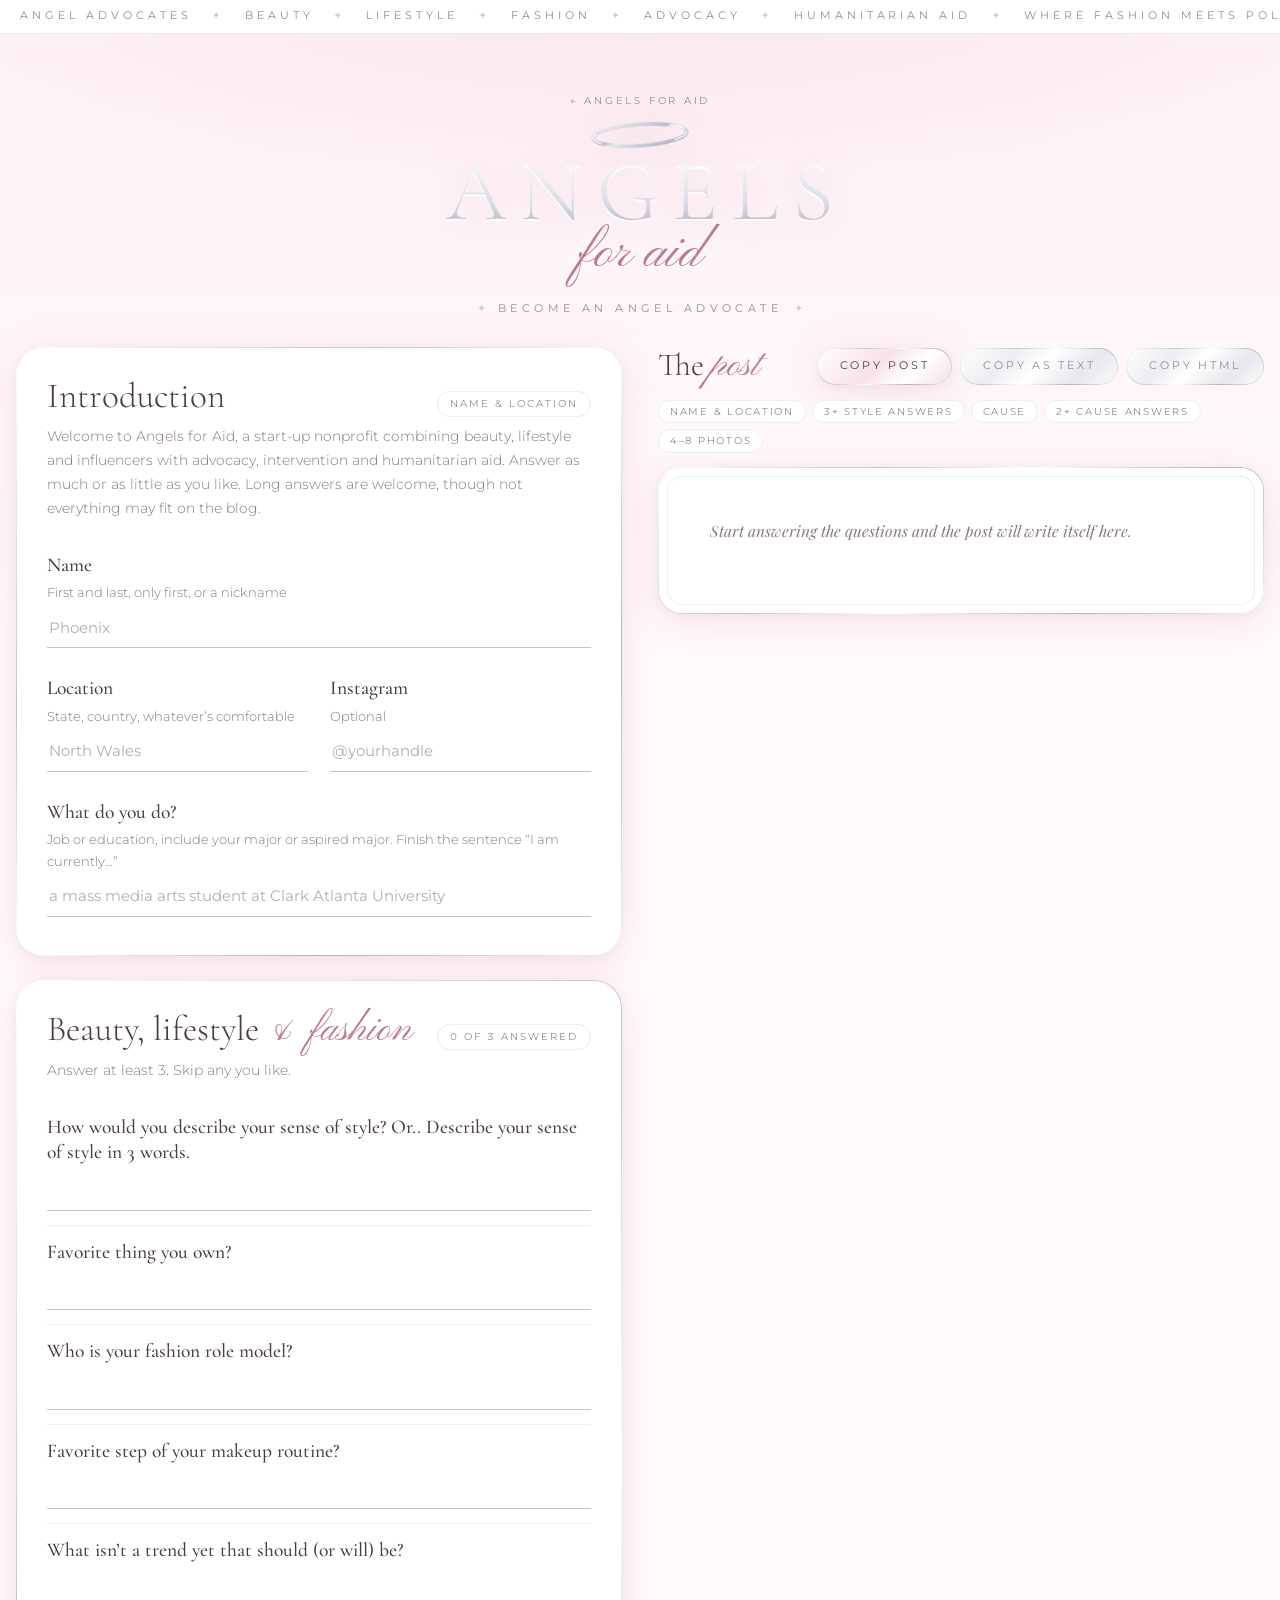
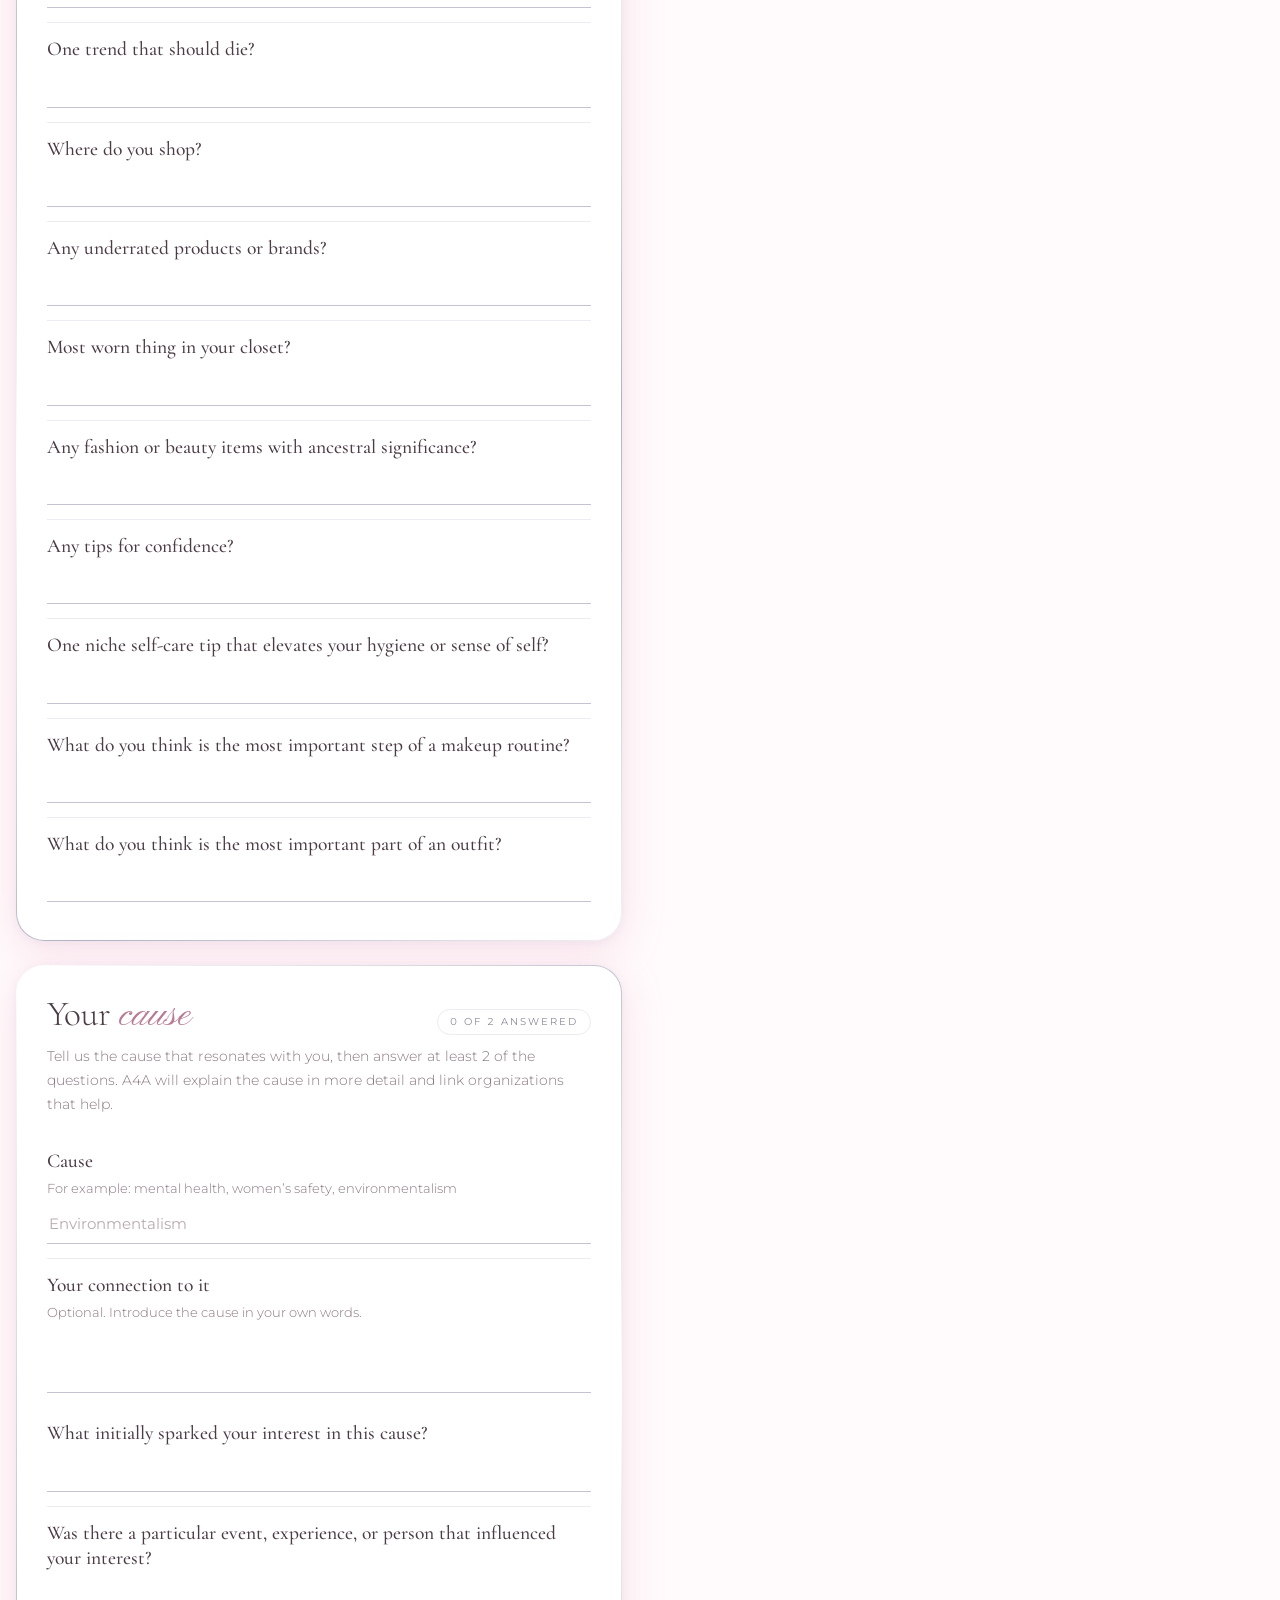
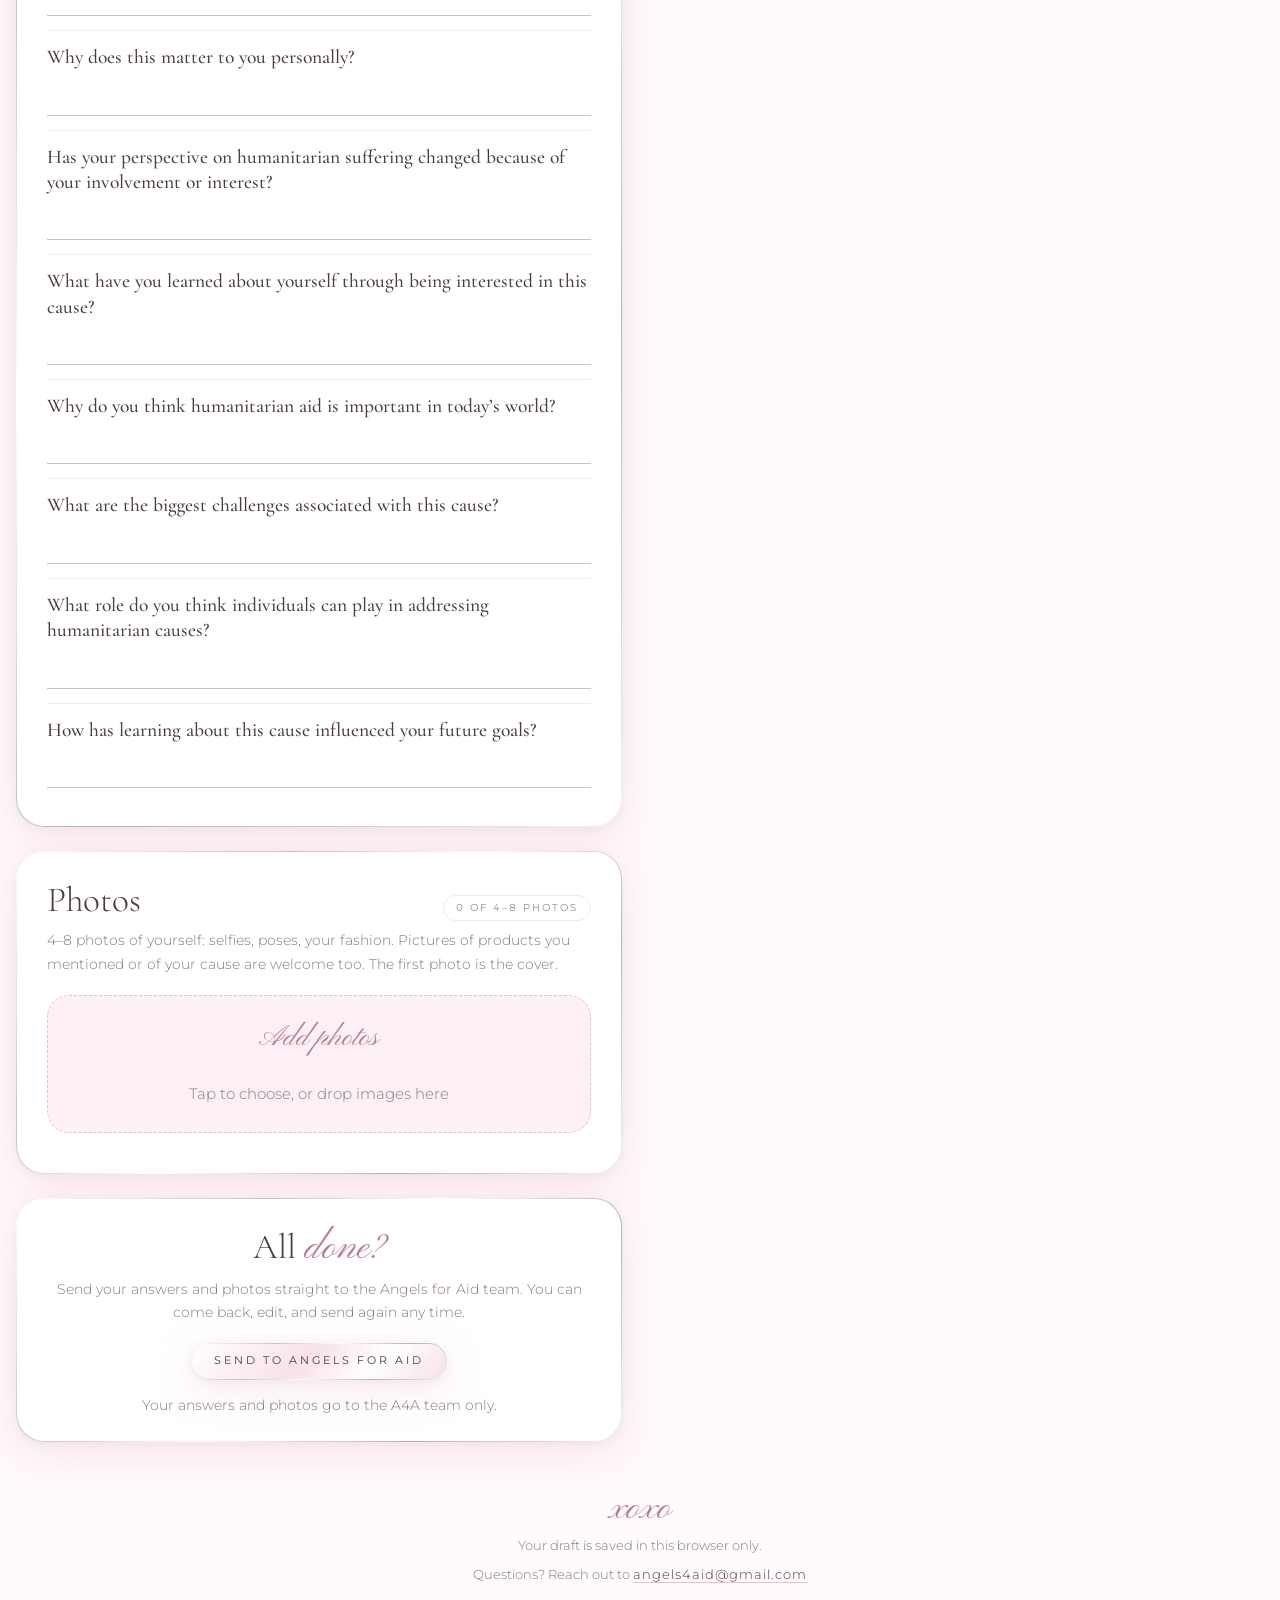
==== commit 125fc719: "Call collaborators Angel Advocates and writers Angel Authors Co-Authored-By: Claude Opus 5.5 <norepl" ====
--- a/spotted.html
+++ b/spotted.html
@@ -3,7 +3,7 @@
 <head>
 <meta charset="utf-8">
 <meta name="viewport" content="width=device-width, initial-scale=1, viewport-fit=cover">
-<title>Angel Spotted · Angels for Aid</title>
+<title>Become an Angel Advocate · Angels for Aid</title>
 <meta name="description" content="Be featured on the Angels for Aid blog. Answer a few questions about your style and the cause close to your heart.">
 <link rel="icon" href="data:image/svg+xml,<svg xmlns='http://www.w3.org/2000/svg' viewBox='0 0 100 100'><text y='.9em' font-size='90'>🪽</text></svg>">
 <link rel="preconnect" href="https://fonts.googleapis.com">
@@ -249,7 +249,7 @@
     <span class="mh-word">Angels</span>
     <span class="mh-script">for aid</span>
   </h1>
-  <p class="label">Be an Angel Spotted</p>
+  <p class="label">Become an Angel Advocate</p>
   <div class="head-actions team-only" hidden>
     <button class="btn" id="btn-example" type="button">Load example</button>
     <button class="btn" id="btn-clear" type="button">Clear form</button>
@@ -697,14 +697,14 @@
 
 /* ---------- ticker ---------- */
 (function () {
-  const words = ["Angel Spotted", "Beauty", "Lifestyle", "Fashion", "Advocacy", "Humanitarian aid", "Where fashion meets politics"];
+  const words = ["Angel Advocates", "Beauty", "Lifestyle", "Fashion", "Advocacy", "Humanitarian aid", "Where fashion meets politics"];
   const one = words.map(w => `<span>${w}</span><span class="star">✦</span>`).join("");
   $("#ticker").innerHTML = one + one + one + one;
 })();
 
 /* ---------- sending (Google Sheet via Apps Script) ---------- */
 // Paste your Apps Script web app URL here (see SPOTTED-SETUP.md).
-const SCRIPT_URL = "https://script.google.com/macros/s/AKfycbxpA627L3qHD-O8Ecc5AEK1d5-4fpznE5xQYisaFa6BQhFITybyWlOP8-ZtIEG7oC7N/exec";
+const SCRIPT_URL = "https://script.google.com/macros/s/AKfycbyAB2DkJiSa9uc4nouwmYIpNumRNQRjyCv6d3roC4TmkqoP0bDFVExP6KVJDrGNgk4/exec";
 
 const isTeam = location.hash === "#team";
 window.addEventListener("hashchange", () => location.reload());
@@ -734,7 +734,7 @@
     const out = await res.json().catch(() => ({}));
     if (!res.ok || out.ok === false) throw new Error(out.error || "status " + res.status);
     setSendStatus("Sent! Thank you for helping out with our cause. Xoxo, Angels for Aid", true);
-    toast("Sent! Thank you, angel.");
+    toast("Sent! Thank you, angel advocate.");
     btn.textContent = "Sent ✓";
     try { localStorage.removeItem(STORE); } catch (_) {}
   } catch (e) {
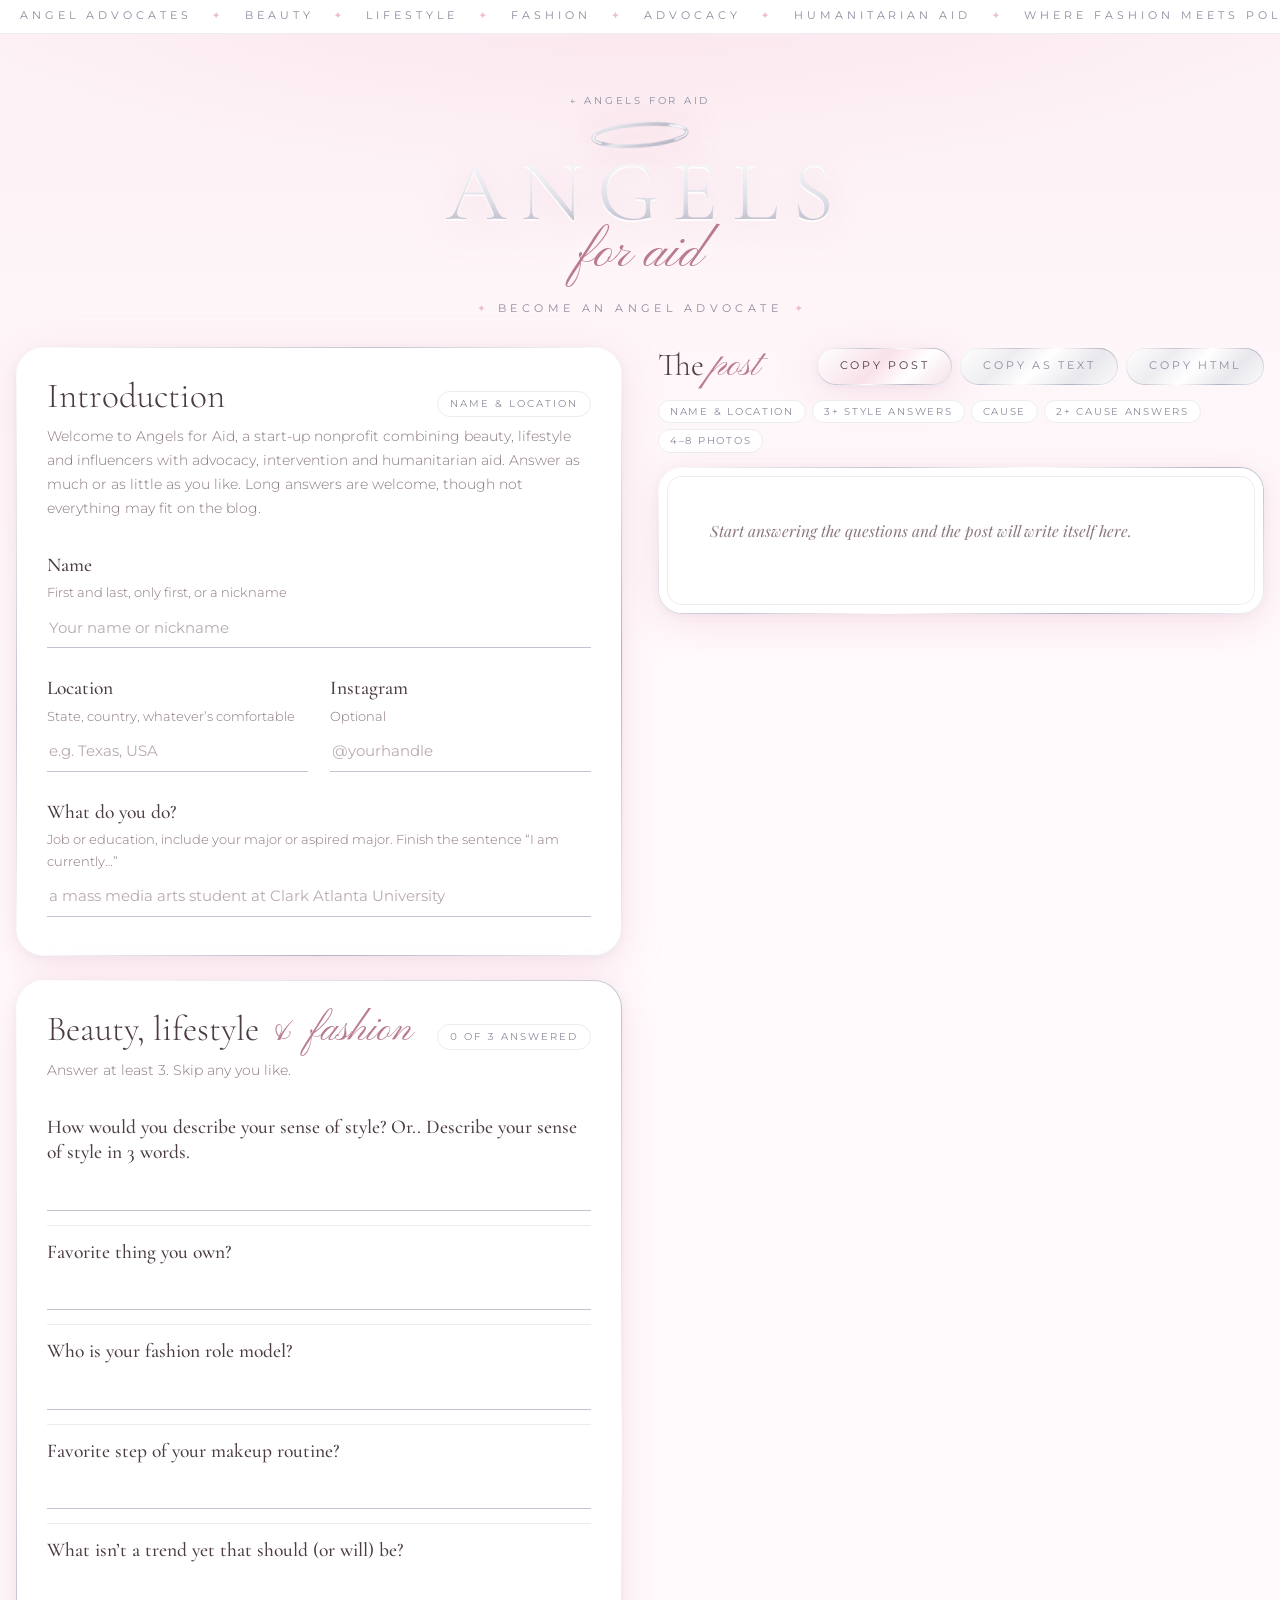
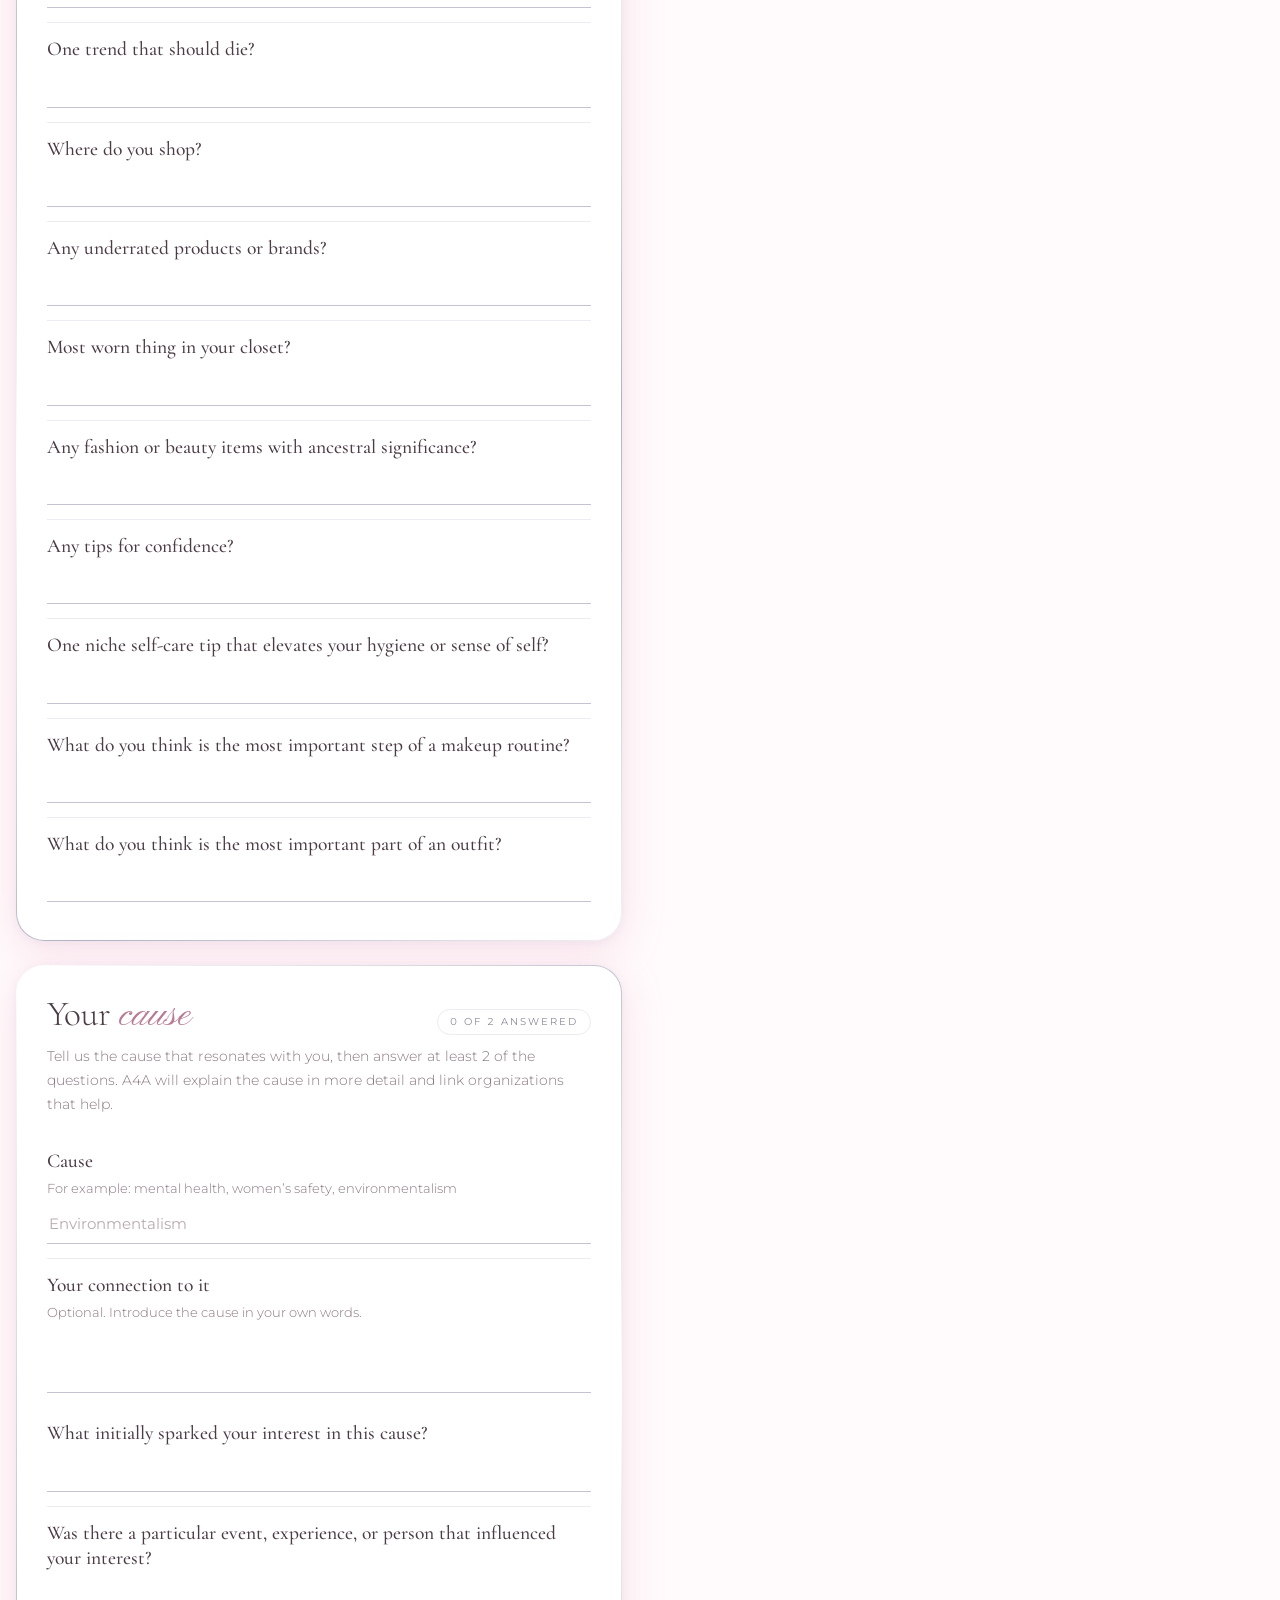
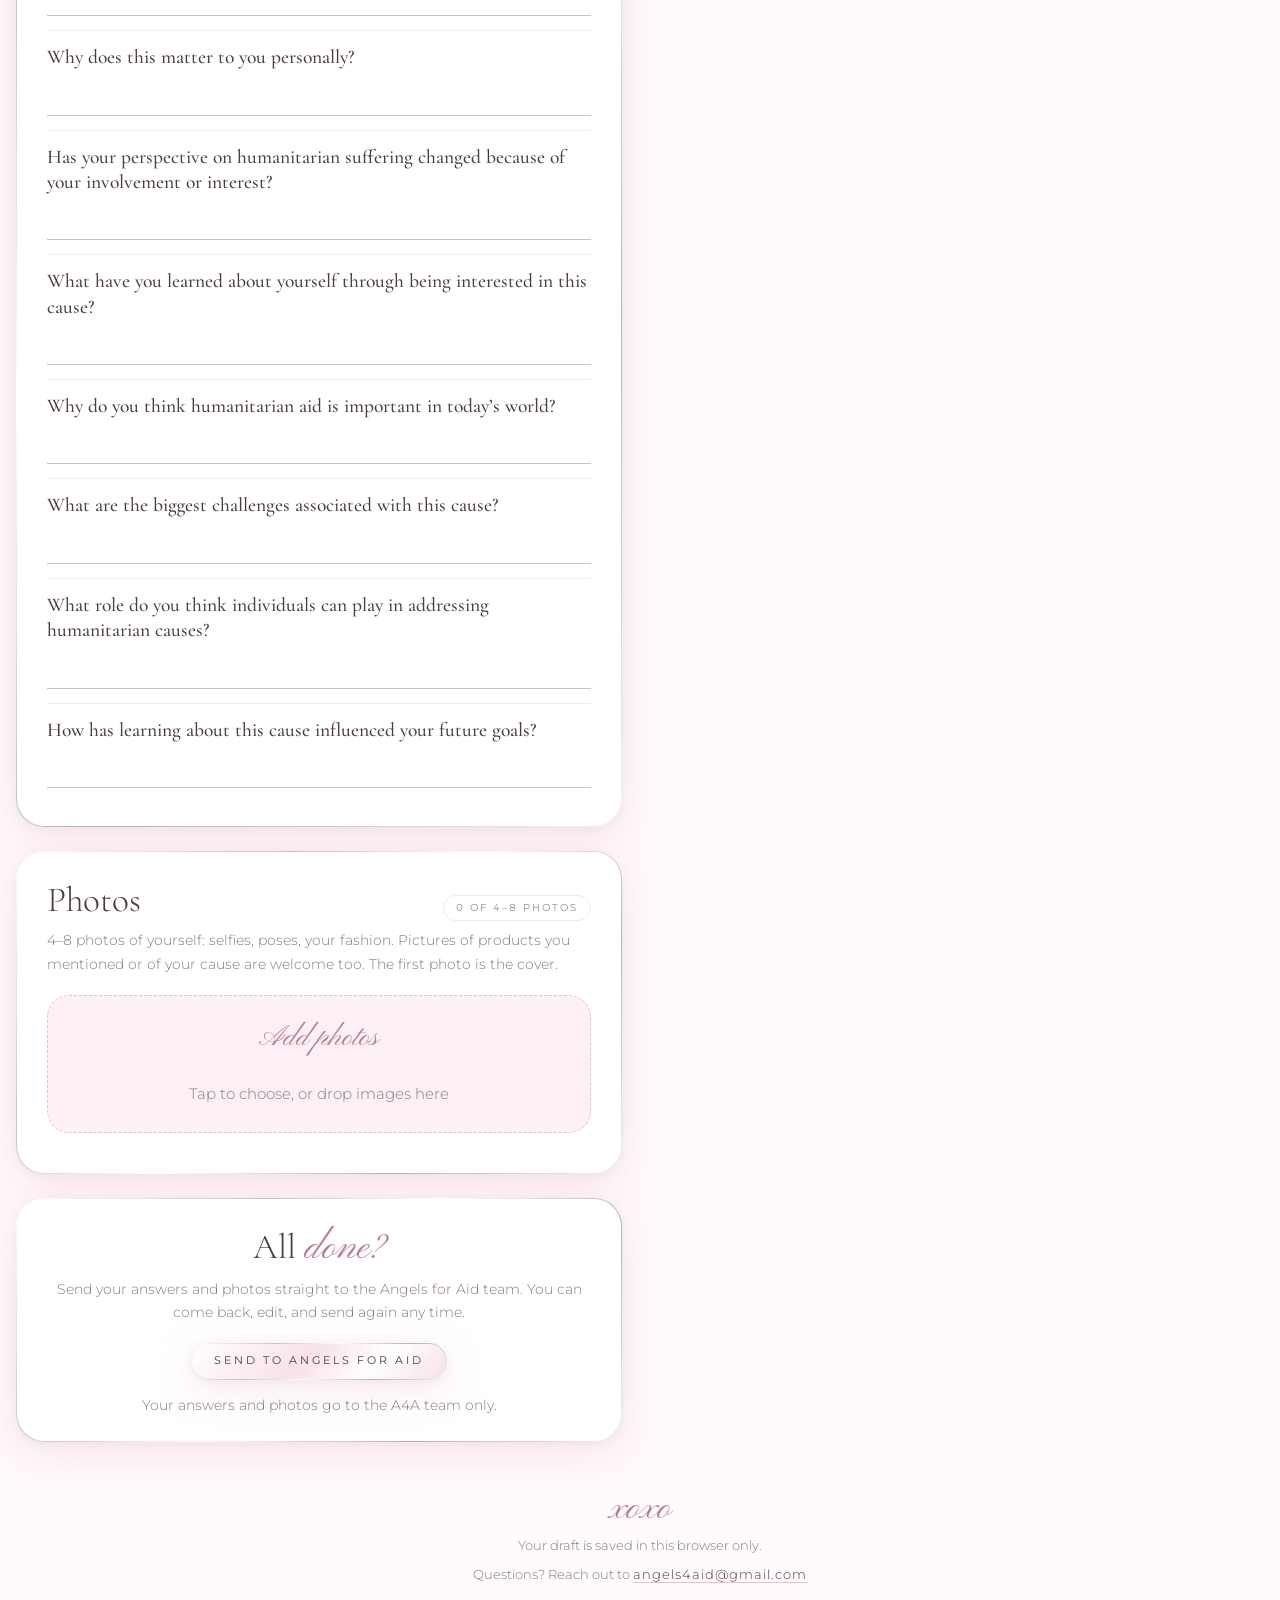
==== commit 2a52cc96: "Remove the Phoenix example from the Angel Spotted form The team view now starts blank, placeholders " ====
--- a/spotted.html
+++ b/spotted.html
@@ -251,15 +251,10 @@
   </h1>
   <p class="label">Become an Angel Advocate</p>
   <div class="head-actions team-only" hidden>
-    <button class="btn" id="btn-example" type="button">Load example</button>
     <button class="btn" id="btn-clear" type="button">Clear form</button>
   </div>
 </header>
 
-<div class="banner" id="example-banner" hidden>
-  <span><strong>This is an example.</strong> Phoenix’s answers are filled in so you can see how the post comes together. Clear the form to add your own.</span>
-  <button class="btn" id="btn-clear-2" type="button">Start my own</button>
-</div>
 
 <div class="viewtoggle rim" role="group" aria-label="View">
   <button type="button" id="v-form" aria-pressed="true">Questions</button>
@@ -272,9 +267,9 @@
     <section class="card rim">
       <div class="card-head"><h2>Introduction</h2><span class="chip" id="chip-intro">0 / 2</span></div>
       <p class="hint">Welcome to Angels for Aid, a start-up nonprofit combining beauty, lifestyle and influencers with advocacy, intervention and humanitarian aid. Answer as much or as little as you like. Long answers are welcome, though not everything may fit on the blog.</p>
-      <div class="field"><label for="name">Name</label><span class="sub">First and last, only first, or a nickname</span><input type="text" id="name" data-key="name" placeholder="Phoenix"></div>
+      <div class="field"><label for="name">Name</label><span class="sub">First and last, only first, or a nickname</span><input type="text" id="name" data-key="name" placeholder="Your name or nickname"></div>
       <div class="row2">
-        <div class="field"><label for="location">Location</label><span class="sub">State, country, whatever’s comfortable</span><input type="text" id="location" data-key="location" placeholder="North Wales"></div>
+        <div class="field"><label for="location">Location</label><span class="sub">State, country, whatever’s comfortable</span><input type="text" id="location" data-key="location" placeholder="e.g. Texas, USA"></div>
         <div class="field"><label for="instagram">Instagram</label><span class="sub">Optional</span><input type="text" id="instagram" data-key="instagram" placeholder="@yourhandle"></div>
       </div>
       <div class="field"><label for="occupation">What do you do?</label><span class="sub">Job or education, include your major or aspired major. Finish the sentence “I am currently…”</span><input type="text" id="occupation" data-key="occupation" placeholder="a mass media arts student at Clark Atlanta University"></div>
@@ -328,7 +323,7 @@
         <select id="headline" data-key="headline"></select>
         <input type="text" id="headlineCustom" data-key="headlineCustom" placeholder="Write a custom headline quote" hidden>
       </div>
-      <div class="field"><label for="adjective">Describe this angel in one word</label><span class="sub">Used in “Introducing Nala, an insightful angel…”</span><input type="text" id="adjective" data-key="adjective" placeholder="insightful"></div>
+      <div class="field"><label for="adjective">Describe this angel in one word</label><span class="sub">Used in the intro, like “Introducing [name], an insightful angel…”</span><input type="text" id="adjective" data-key="adjective" placeholder="insightful"></div>
       <div class="field"><label for="intro">Angel Spotted intro</label><span class="sub">Written for you from the introduction. Edit it here if you want different wording.</span><textarea id="intro" data-key="intro" rows="2"></textarea></div>
       <div class="field">
         <label for="explainPreset">A4A’s explanation of the cause</label>
@@ -395,24 +390,6 @@
   "Feminism": "Feminism is a social, political, and intellectual movement that advocates for gender equality and equal rights for all people, regardless of gender. It seeks to eliminate discrimination, sexism, and gender-based violence in society. Feminism addresses inequalities in areas such as education, employment, politics, healthcare, and the legal system. It also challenges traditional gender roles and expectations that limit people's freedom and opportunities.",
   "Child health": "Child safety and wellbeing is a major humanitarian concern because every child deserves to grow up in a safe, healthy, and supportive environment. Violence, neglect, poverty, and lack of access to education and healthcare threaten children's rights and development. Protecting children ensures they have the opportunity to live healthy, secure, and fulfilling lives."
 };
-const EXAMPLE = {
-  name: "Phoenix", location: "North Wales", occupation: "", instagram: "", adjective: "educated",
-  cause: "Environmentalism", connection: "",
-  b0: "My sense of style is one of variety, I love to experiment with makeup and colours focusing on what I can find in my local charity shop! I find that dressing up and wearing my makeup really motivates me for the day!",
-  b1: "Probably my camera, I bring it everywhere! It’s just a little canon camera which is good enough and helps me to capture those moments which mean the most.",
-  b2: "My fashion role model is definitely Helena Bonham Carter!",
-  b3: "My eyeliner I love a swirl and a dot it makes me feel so whimsy!",
-  b5: "Very controversial but I think leggings need to go!",
-  b6: "I shop in charity shops! Typically picking up items from the M&S collection second hand as they are the loveliest material.",
-  b10: "My tips for confidence would ultimately be to stop caring about what everyone else thinks! It doesn’t matter if you get a weird look on the street or if someone thinks you look strange, be yourself and be confident in who you are!",
-  c0: "I have held an interest in the cause for the longest time, I don’t want to watch the world die and would love to be a part of the change!",
-  c1: "My interest in changing how things are was David Attenborough’s more recent documentary about life on our planet! This documentary really stuck with me because of the sadness he conveyed in the cinematography and vocabulary he used to show his devastation about the way the world is going.",
-  c5: "Humanitarian aid is becoming increasingly important as the climate crisis continues to threaten the lives of thousands. Those who feel they can’t speak often have the most important stories to say.",
-  c6: "The biggest challenges with this cause are, blind sightedness about the reality of what’s happening, unwillingness to work towards a shared cause, uncaring nature for the wildlife and people who cannot speak for themselves and the thousands who don’t want to listen to the truth about the crises",
-  explain: PRESETS["Environmental protection"],
-  orgs: "WWF, https://www.worldwildlife.org\nSurfers Against Sewage, https://www.sas.org.uk",
-  headline: "auto", __example: true
-};
 
 const $ = s => document.querySelector(s);
 const STORE = "a4a-post-draft-v1";
@@ -569,7 +546,6 @@
 
   const html = buildPost(true);
   $("#post").innerHTML = html || `<p class="empty">Start answering the questions and the post will write itself here.</p>`;
-  $("#example-banner").hidden = !state.__example;
 }
 
 /* ---------- state ---------- */
@@ -687,8 +663,6 @@
   setTimeout(() => { if (armed === btn) { armed = null; btn.classList.remove("danger-armed"); btn.textContent = btn.dataset.label; } }, 3500);
 }
 $("#btn-clear").addEventListener("click", e => armClear(e.currentTarget));
-$("#btn-clear-2").addEventListener("click", e => armClear(e.currentTarget));
-$("#btn-example").addEventListener("click", () => { if (isTeam) closeEditing(); applyState(EXAMPLE); save(); });
 
 /* ---------- mobile view toggle ---------- */
 function setView(v) { $("#layout").dataset.view = v; $("#v-form").setAttribute("aria-pressed", v === "form"); $("#v-post").setAttribute("aria-pressed", v === "post"); window.scrollTo({ top: 0 }); }
@@ -760,8 +734,8 @@
 (function boot() {
   let saved = null;
   try { saved = JSON.parse(localStorage.getItem(STORE) || "null"); } catch (_) {}
-  if (saved && saved.state) applyState(saved.state, !!saved.introTouched, saved.photos || []);
-  else applyState(isTeam ? EXAMPLE : { headline: "auto" });
+  if (saved && saved.state && !saved.state.__example) applyState(saved.state, !!saved.introTouched, saved.photos || []);
+  else applyState({ headline: "auto" });
 })();
 </script>
 
